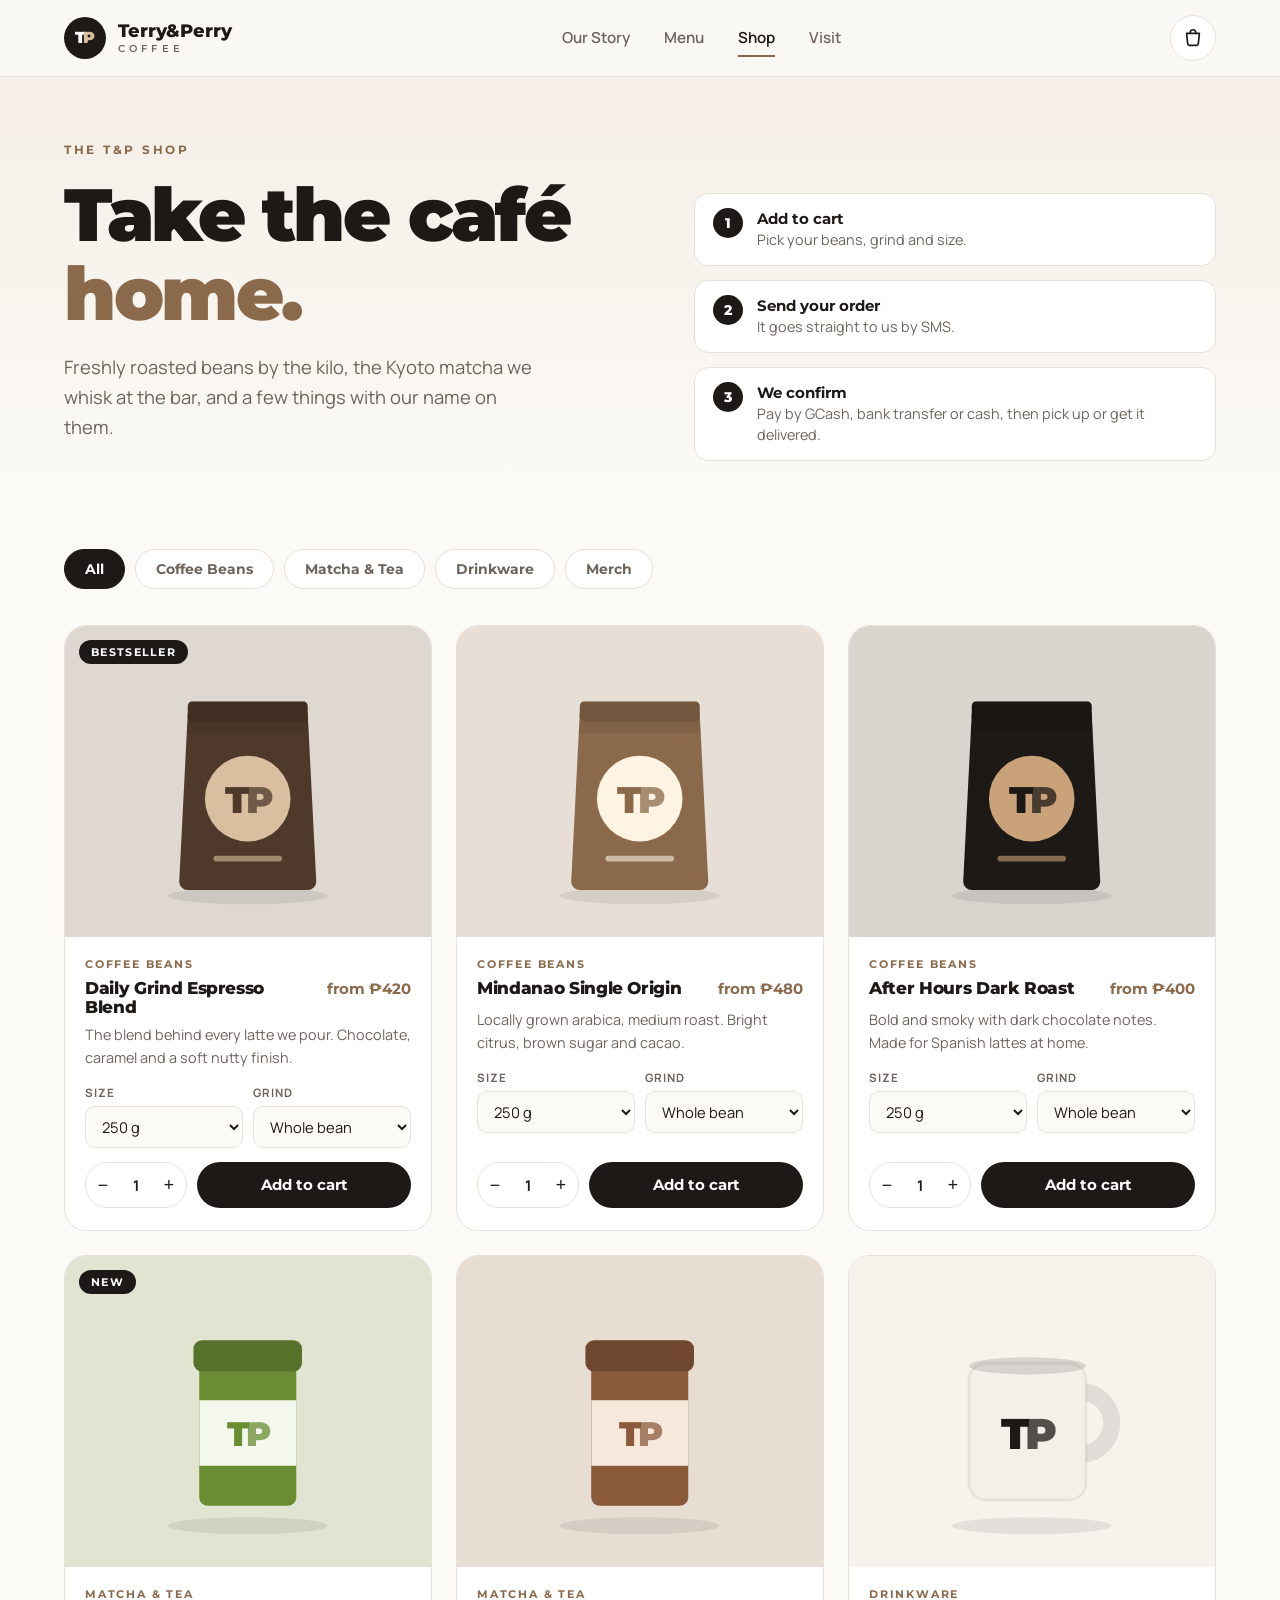
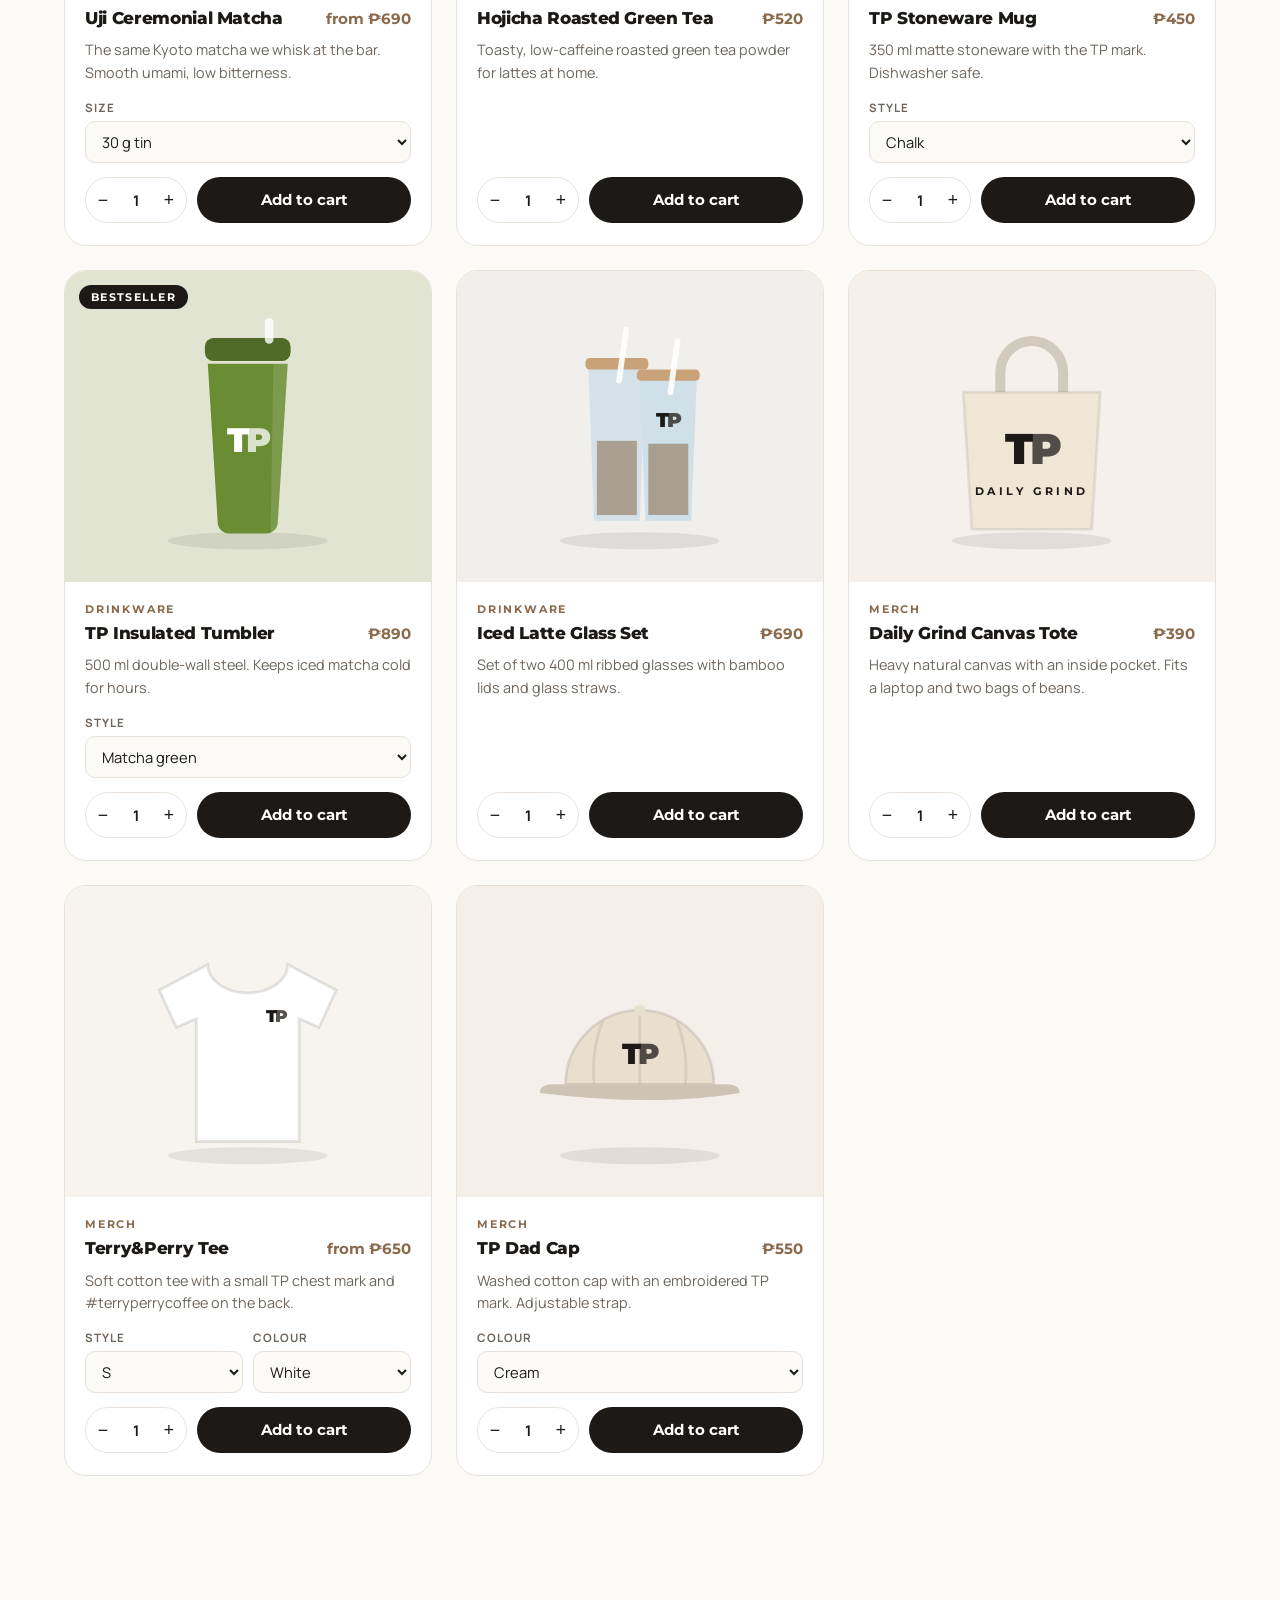
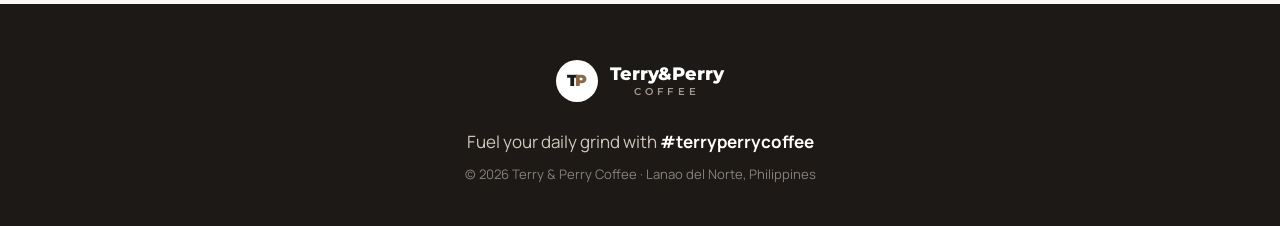
==== shop.html @ 2adb0d37 "Add online shop with order-by-SMS checkout New shop.html with product grid (coffee beans by size and" ====
<!doctype html>
<html lang="en">
<head>
  <meta charset="utf-8">
  <meta name="viewport" content="width=device-width, initial-scale=1">
  <title>Shop · Terry &amp; Perry Coffee</title>
  <meta name="description" content="Order Terry & Perry coffee beans by the kilo, Kyoto matcha, mugs, tumblers and merch. Pick up at our branches or have it delivered.">
  <link rel="preconnect" href="https://fonts.googleapis.com">
  <link rel="preconnect" href="https://fonts.gstatic.com" crossorigin>
  <link href="https://fonts.googleapis.com/css2?family=Montserrat:wght@500;600;700;800;900&family=Manrope:wght@400;500;600;700&display=swap" rel="stylesheet">
  <link rel="stylesheet" href="styles.css">
  <link rel="stylesheet" href="shop.css">
</head>
<body class="shop-page">

  <!-- ============ NAV ============ -->
  <header class="nav is-scrolled" id="nav">
    <div class="container nav__inner">
      <a href="index.html" class="brand" aria-label="Terry & Perry Coffee home">
        <span class="brand__mark" aria-hidden="true">T<span>P</span></span>
        <span class="brand__name">Terry&amp;Perry<small>Coffee</small></span>
      </a>
      <nav class="nav__links" aria-label="Primary">
        <a href="index.html#story">Our Story</a>
        <a href="index.html#menu">Menu</a>
        <a href="shop.html" aria-current="page">Shop</a>
        <a href="index.html#visit">Visit</a>
      </nav>
      <div class="nav__right">
        <button class="cart-btn" id="cartOpen" aria-label="Open cart" aria-controls="cart">
          <svg viewBox="0 0 24 24" width="22" height="22" fill="none" stroke="currentColor" stroke-width="1.8" stroke-linecap="round" stroke-linejoin="round"><path d="M5 7h14l-1.2 11.2a2 2 0 0 1-2 1.8H8.2a2 2 0 0 1-2-1.8z"/><path d="M9 7V6a3 3 0 0 1 6 0v1"/></svg>
          <span class="cart-btn__count" id="cartCount" hidden>0</span>
        </button>
        <button class="nav__toggle" aria-label="Open menu" aria-expanded="false" aria-controls="mobileNav">
          <span></span><span></span>
        </button>
      </div>
    </div>
    <div class="mobile-nav" id="mobileNav">
      <a href="index.html#story">Our Story</a>
      <a href="index.html#menu">Menu</a>
      <a href="shop.html">Shop</a>
      <a href="index.html#visit">Visit</a>
    </div>
  </header>

  <main>
    <!-- ============ SHOP HERO ============ -->
    <section class="shop-hero">
      <div class="container shop-hero__inner">
        <div>
          <p class="kicker">The T&amp;P shop</p>
          <h1>Take the café <em>home.</em></h1>
          <p class="lead">Freshly roasted beans by the kilo, the Kyoto matcha we whisk at the bar, and a few things with our name on them.</p>
        </div>
        <ul class="shop-steps" aria-label="How ordering works">
          <li><b>1</b><span><strong>Add to cart</strong>Pick your beans, grind and size.</span></li>
          <li><b>2</b><span><strong>Send your order</strong>It goes straight to us by SMS.</span></li>
          <li><b>3</b><span><strong>We confirm</strong>Pay by GCash, bank transfer or cash, then pick up or get it delivered.</span></li>
        </ul>
      </div>
    </section>

    <!-- ============ PRODUCTS ============ -->
    <section class="section shop" id="products">
      <div class="container">
        <div class="tabs" role="tablist" aria-label="Product categories" id="shopTabs"></div>
        <div class="product-grid" id="productGrid"></div>
      </div>
    </section>
  </main>

  <!-- ============ CART DRAWER ============ -->
  <div class="drawer-overlay" id="cartOverlay" hidden></div>
  <aside class="drawer" id="cart" aria-label="Shopping cart" aria-hidden="true">
    <div class="drawer__head">
      <h2 id="drawerTitle">Your cart</h2>
      <button class="drawer__close" id="cartClose" aria-label="Close cart">×</button>
    </div>

    <!-- step 1: cart -->
    <div class="drawer__step" data-step="cart">
      <div class="drawer__body" id="cartItems"></div>
      <div class="drawer__foot">
        <div class="total-row"><span>Subtotal</span><strong id="cartSubtotal">₱0</strong></div>
        <p class="drawer__fine">Delivery fee, if any, is confirmed by SMS with your order.</p>
        <button class="btn btn--dark btn--block" id="toCheckout" disabled>Checkout</button>
      </div>
    </div>

    <!-- step 2: checkout form -->
    <form class="drawer__step" data-step="checkout" id="checkoutForm" hidden novalidate>
      <div class="drawer__body">
        <fieldset class="field-group">
          <legend>How do you want it?</legend>
          <div class="choice-row">
            <label class="choice"><input type="radio" name="fulfillment" value="pickup" checked><span>Pick up</span></label>
            <label class="choice"><input type="radio" name="fulfillment" value="delivery"><span>Delivery</span></label>
          </div>
          <label class="field" data-show="pickup">
            <span>Pick-up branch</span>
            <select name="branch" id="branchSelect"></select>
          </label>
          <label class="field" data-show="delivery" hidden>
            <span>Delivery address</span>
            <textarea name="address" rows="2" placeholder="House no., street, barangay, town"></textarea>
          </label>
        </fieldset>

        <fieldset class="field-group">
          <legend>Your details</legend>
          <label class="field"><span>Full name</span><input name="name" autocomplete="name" required></label>
          <label class="field"><span>Mobile number</span><input name="phone" type="tel" autocomplete="tel" placeholder="09XX XXX XXXX" required></label>
        </fieldset>

        <fieldset class="field-group">
          <legend>Payment</legend>
          <div class="choice-col">
            <label class="choice"><input type="radio" name="payment" value="GCash" checked><span>GCash</span></label>
            <label class="choice"><input type="radio" name="payment" value="Bank transfer"><span>Bank transfer</span></label>
            <label class="choice"><input type="radio" name="payment" value="Cash on pick-up / delivery"><span>Cash on pick-up / delivery</span></label>
          </div>
          <p class="drawer__fine">No payment is taken on this site. We'll text you the payment details once we confirm your order.</p>
        </fieldset>

        <label class="field"><span>Notes <em>(optional)</em></span><textarea name="notes" rows="2" placeholder="e.g. preferred pick-up time"></textarea></label>
        <p class="form-error" id="formError" role="alert" hidden></p>
      </div>
      <div class="drawer__foot">
        <div class="total-row"><span>Subtotal</span><strong id="checkoutSubtotal">₱0</strong></div>
        <div class="foot-actions">
          <button type="button" class="btn btn--ghost" id="backToCart">Back</button>
          <button type="submit" class="btn btn--dark btn--grow">Review order</button>
        </div>
      </div>
    </form>

    <!-- step 3: send -->
    <div class="drawer__step" data-step="done" hidden>
      <div class="drawer__body">
        <div class="done-badge">✓</div>
        <h3 class="done-title">Almost there!</h3>
        <p class="done-text">Tap <strong>Send order by SMS</strong> so it reaches us. We'll reply to confirm stock, delivery fee and payment details.</p>
        <pre class="order-summary" id="orderSummary"></pre>
      </div>
      <div class="drawer__foot drawer__foot--stack">
        <a class="btn btn--dark btn--block" id="smsLink" href="#">Send order by SMS</a>
        <button type="button" class="btn btn--ghost btn--block" id="copyOrder">Copy order text</button>
        <p class="drawer__fine">On a computer? Copy the order and send it to <a id="phoneLink" href="#"></a> or message us on Facebook or Instagram.</p>
        <button type="button" class="link-btn" id="newOrder">Start a new order</button>
      </div>
    </div>
  </aside>

  <div class="toast" id="toast" role="status" aria-live="polite"></div>

  <!-- ============ FOOTER ============ -->
  <footer class="footer">
    <div class="container footer__inner">
      <div class="brand brand--footer">
        <span class="brand__mark" aria-hidden="true">T<span>P</span></span>
        <span class="brand__name">Terry&amp;Perry<small>Coffee</small></span>
      </div>
      <p class="footer__tag">Fuel your daily grind with <strong>#terryperrycoffee</strong></p>
      <p class="footer__copy">© <span id="year"></span> Terry &amp; Perry Coffee · Lanao del Norte, Philippines</p>
    </div>
  </footer>

  <script src="shop-data.js"></script>
  <script src="shop.js"></script>
</body>
</html>
---- styles.css ----
/* ============ Tokens ============ */
:root {
  --bg: #fbfaf7;
  --surface: #ffffff;
  --stone: #f2eee8;
  --ink: #1d1916;
  --muted: #6e645c;
  --line: #e7e1d9;
  --brown: #8b6a4c;
  --brown-deep: #4e392a;
  --matcha: #6a8d34;
  --matcha-deep: #2f3f1b;
  --matcha-soft: #e9f0dc;
  --radius: 22px;
  --radius-sm: 14px;
  --shadow: 0 24px 60px -28px rgba(45, 30, 18, .35);
  --font-display: "Montserrat", system-ui, sans-serif;
  --font-body: "Manrope", system-ui, sans-serif;
  --container: 1200px;
}

*, *::before, *::after { box-sizing: border-box; }
html { scroll-behavior: smooth; scroll-padding-top: 84px; }
body {
  margin: 0;
  background: var(--bg);
  color: var(--ink);
  font-family: var(--font-body);
  font-size: 17px;
  line-height: 1.65;
  -webkit-font-smoothing: antialiased;
  overflow-x: hidden;
}
img { display: block; max-width: 100%; }
a { color: inherit; }
h1, h2, h3 { font-family: var(--font-display); line-height: 1.08; margin: 0; letter-spacing: -0.02em; }
h2 { font-size: clamp(2rem, 4.2vw, 3.1rem); font-weight: 800; }
p { margin: 0 0 1em; }

.container { width: 100%; max-width: var(--container); margin: 0 auto; padding: 0 24px; }
.section { padding: clamp(72px, 10vw, 128px) 0; }
.section__head { max-width: 640px; margin-bottom: 48px; }
.section__sub { color: var(--muted); margin-top: 14px; }
.kicker {
  font-family: var(--font-display); font-weight: 700; font-size: .78rem;
  letter-spacing: .22em; text-transform: uppercase; color: var(--brown); margin-bottom: 14px;
}
.kicker--light { color: #b9d48a; }

/* ============ Buttons ============ */
.btn {
  display: inline-flex; align-items: center; gap: 8px;
  padding: 14px 26px; border-radius: 999px;
  font-family: var(--font-display); font-weight: 700; font-size: .92rem;
  text-decoration: none; transition: transform .2s ease, background .2s ease, color .2s ease, box-shadow .2s;
  border: 1.5px solid transparent; white-space: nowrap;
}
.btn:hover { transform: translateY(-2px); }
.btn--dark { background: var(--ink); color: #fff; }
.btn--dark:hover { background: var(--brown-deep); box-shadow: 0 12px 24px -12px rgba(78, 57, 42, .6); }
.btn--ghost { border-color: var(--ink); color: var(--ink); }
.btn--ghost:hover { background: var(--ink); color: #fff; }
.btn--light { background: #fff; color: var(--brown-deep); }

/* ============ Brand mark ============ */
.brand { display: inline-flex; align-items: center; gap: 12px; text-decoration: none; }
.brand__mark {
  display: inline-flex; align-items: center; justify-content: center; width: 42px; height: 42px; border-radius: 50%;
  background: var(--ink); color: #fff; font-family: var(--font-display); font-weight: 900;
  font-size: 1rem; letter-spacing: -0.08em; padding-right: 2px;
}
.brand__mark span { color: #d9bf9f; margin-left: -1px; }
.brand__name { font-family: var(--font-display); font-weight: 800; font-size: 1.12rem; line-height: 1; display: flex; flex-direction: column; }
.brand__name small { font-weight: 600; font-size: .62rem; letter-spacing: .42em; text-transform: uppercase; color: var(--muted); margin-top: 4px; }

/* ============ Nav ============ */
.nav {
  position: fixed; inset: 0 0 auto 0; z-index: 50;
  transition: background .3s ease, box-shadow .3s ease, backdrop-filter .3s;
}
.nav.is-scrolled { background: rgba(251, 250, 247, .86); backdrop-filter: blur(14px); box-shadow: 0 1px 0 var(--line); }
.nav__inner { display: flex; align-items: center; justify-content: space-between; height: 76px; gap: 24px; }
.nav__links { display: flex; gap: 34px; }
.nav__links a { text-decoration: none; font-weight: 600; font-size: .95rem; color: var(--muted); position: relative; transition: color .2s; }
.nav__links a::after { content: ""; position: absolute; left: 0; bottom: -6px; width: 0; height: 2px; background: var(--brown); transition: width .25s; }
.nav__links a:hover { color: var(--ink); }
.nav__links a:hover::after { width: 100%; }
.nav__cta { padding: 11px 22px; }
.nav__toggle { display: none; background: none; border: 0; width: 44px; height: 44px; cursor: pointer; position: relative; }
.nav__toggle span { position: absolute; left: 11px; right: 11px; height: 2px; background: var(--ink); transition: transform .3s, top .3s; }
.nav__toggle span:first-child { top: 17px; }
.nav__toggle span:last-child { top: 25px; }
.nav.is-open .nav__toggle span:first-child { top: 21px; transform: rotate(45deg); }
.nav.is-open .nav__toggle span:last-child { top: 21px; transform: rotate(-45deg); }
.mobile-nav { display: none; }

/* ============ Hero ============ */
.hero { padding: 140px 0 80px; position: relative; }
.hero::before {
  content: ""; position: absolute; inset: 0 0 auto auto; width: 55%; height: 100%;
  background: radial-gradient(60% 60% at 70% 40%, #efe6da 0%, transparent 70%); pointer-events: none;
}
.hero__grid { display: grid; grid-template-columns: 1.05fr 1fr; gap: 64px; align-items: center; position: relative; }
.eyebrow {
  display: inline-flex; align-items: center; gap: 10px; padding: 8px 16px; border-radius: 999px;
  background: var(--surface); border: 1px solid var(--line); font-weight: 600; font-size: .85rem; color: var(--muted);
}
.dot { width: 8px; height: 8px; border-radius: 50%; background: #6cbf5a; box-shadow: 0 0 0 4px rgba(108, 191, 90, .18); }
.dot.is-closed { background: #c9774d; box-shadow: 0 0 0 4px rgba(201, 119, 77, .18); }
.hero h1 {
  font-size: clamp(3.2rem, 8vw, 6.4rem); font-weight: 900; letter-spacing: -0.045em; margin: 24px 0 24px; line-height: .95;
}
.hero h1 em { font-style: normal; color: var(--brown); }
.lead { font-size: 1.15rem; color: var(--muted); max-width: 30rem; }
.hero__actions { display: flex; gap: 14px; flex-wrap: wrap; margin: 32px 0 44px; }
.hero__facts { list-style: none; padding: 0; margin: 0; display: flex; gap: 36px; flex-wrap: wrap; }
.hero__facts li { display: flex; flex-direction: column; padding-left: 18px; border-left: 2px solid var(--line); }
.hero__facts strong { font-family: var(--font-display); font-size: 1.5rem; font-weight: 800; }
.hero__facts span { font-size: .85rem; color: var(--muted); }
.star { color: #e3a83b; font-size: 1.1rem; margin-left: 2px; }

.hero__media { position: relative; aspect-ratio: 4 / 5; }
.hero__media figure { margin: 0; overflow: hidden; }
.hero__media img { width: 100%; height: 100%; object-fit: cover; }
.hero__main { position: absolute; inset: 0 0 0 12%; border-radius: 200px 200px var(--radius) var(--radius); box-shadow: var(--shadow); }
.hero__float { position: absolute; border-radius: var(--radius); border: 6px solid var(--bg); box-shadow: var(--shadow); }
.hero__float--a { width: 40%; aspect-ratio: 1; left: 0; bottom: 8%; animation: float 7s ease-in-out infinite; }
.hero__float--b { width: 30%; aspect-ratio: 4 / 5; right: -4%; top: 10%; animation: float 8s ease-in-out -2s infinite; }
@keyframes float { 50% { transform: translateY(-12px); } }

/* ============ Marquee ============ */
.marquee { background: var(--ink); color: #f3ece3; overflow: hidden; padding: 20px 0; }
.marquee__track { display: flex; gap: 36px; width: max-content; animation: scroll 38s linear infinite; align-items: center; }
.marquee span { font-family: var(--font-display); font-weight: 700; font-size: 1.35rem; letter-spacing: -0.01em; }
.marquee i { font-style: normal; color: #d9bf9f; }
@keyframes scroll { to { transform: translateX(-50%); } }

/* ============ Story ============ */
.story__grid { display: grid; grid-template-columns: 1fr 1fr; gap: 80px; align-items: center; }
.story__media { position: relative; padding-bottom: 60px; }
.story__img { border-radius: var(--radius); object-fit: cover; box-shadow: var(--shadow); }
.story__img--tall { width: 78%; aspect-ratio: 4 / 5; }
.story__img--small { position: absolute; width: 46%; aspect-ratio: 1; right: 0; bottom: 0; border: 8px solid var(--bg); }
.story__copy p { color: var(--muted); }
.story__copy h2 { margin-bottom: 24px; }
.story__pills { display: flex; flex-wrap: wrap; gap: 10px; margin-top: 28px; }
.story__pills span { background: var(--surface); border: 1px solid var(--line); padding: 8px 16px; border-radius: 999px; font-size: .9rem; font-weight: 600; }

/* ============ Favorites ============ */
.favorites { background: var(--stone); }
.tp-badge {
  display: inline-grid; place-items: center; background: var(--ink); color: #fff;
  border-radius: 12px; padding: 0 .3em; font-weight: 900; letter-spacing: -0.06em; font-size: .85em; vertical-align: .08em;
}
.tp-badge--sm { font-size: .72rem; border-radius: 6px; padding: 2px 6px; vertical-align: .1em; letter-spacing: -0.04em; font-family: var(--font-display); }
.fav-grid { display: grid; grid-template-columns: repeat(4, 1fr); gap: 24px; }
.fav { background: var(--surface); border-radius: var(--radius); overflow: hidden; transition: transform .35s ease, box-shadow .35s ease; }
.fav:hover { transform: translateY(-6px); box-shadow: var(--shadow); }
.fav__img { aspect-ratio: 1; overflow: hidden; }
.fav__img img { width: 100%; height: 100%; object-fit: cover; transition: transform .6s ease; }
.fav:hover .fav__img img { transform: scale(1.06); }
.fav__body { padding: 22px 22px 26px; }
.fav__top { display: flex; justify-content: space-between; align-items: baseline; gap: 10px; margin-bottom: 8px; }
.fav h3 { font-size: 1.08rem; font-weight: 800; }
.price { font-family: var(--font-display); font-weight: 700; color: var(--brown); font-size: .92rem; white-space: nowrap; }
.fav p { color: var(--muted); font-size: .93rem; margin: 0; }

/* ============ Matcha ============ */
.matcha { background: var(--matcha-deep); color: #eef2e6; position: relative; overflow: hidden; }
.matcha::before {
  content: ""; position: absolute; width: 640px; height: 640px; border-radius: 50%;
  background: radial-gradient(circle, rgba(140, 180, 80, .35), transparent 65%); top: -220px; left: -200px;
}
.matcha__grid { display: grid; grid-template-columns: .85fr 1.4fr; gap: 64px; align-items: center; position: relative; }
.matcha__intro p { color: #c5d0b5; }
.matcha__intro h2 { margin-bottom: 22px; }
.matcha__extras { display: grid; gap: 14px; margin-top: 28px; }
.matcha__extras div { border-left: 2px solid #8fb253; padding-left: 16px; display: flex; flex-direction: column; }
.matcha__extras strong { font-family: var(--font-display); }
.matcha__extras span { color: #b6c3a4; font-size: .92rem; }
.grades { display: grid; grid-template-columns: repeat(3, 1fr); gap: 18px; }
.grade {
  position: relative; background: rgba(255, 255, 255, .06); border: 1px solid rgba(255, 255, 255, .12);
  border-radius: var(--radius); padding: 28px 22px; transition: transform .3s, background .3s;
}
.grade:hover { transform: translateY(-4px); background: rgba(255, 255, 255, .1); }
.grade--top { background: #f4f7ec; color: var(--matcha-deep); border-color: transparent; }
.grade--top:hover { background: #fff; }
.grade__tag {
  position: absolute; top: -12px; right: 18px; background: #a6c86b; color: var(--matcha-deep);
  font-family: var(--font-display); font-weight: 800; font-size: .7rem; letter-spacing: .15em; text-transform: uppercase;
  padding: 5px 12px; border-radius: 999px;
}
.grade h3 { font-size: 1.6rem; font-weight: 900; }
.grade__src { font-size: .8rem; opacity: .7; margin: 4px 0 20px; }
.notes { margin: 0 0 22px; display: grid; gap: 10px; }
.notes div { display: flex; justify-content: space-between; align-items: center; gap: 8px; }
.notes dt { font-size: .8rem; font-weight: 600; opacity: .8; }
.notes dd { margin: 0; }
/* 5-dot scale: dd draws the empty dots, .meter overlays --v filled dots */
.grade { --on: #a6c86b; --off: rgba(255, 255, 255, .18); }
.grade--top { --on: var(--matcha); --off: rgba(47, 63, 27, .15); }
.notes dd { position: relative; width: 80px; height: 10px; background: radial-gradient(circle 4.5px, var(--off) 98%, transparent) 0 0 / 16px 10px repeat-x; }
.meter { position: absolute; left: 0; top: 0; height: 10px; width: calc(var(--v) * 16px); background: radial-gradient(circle 4.5px, var(--on) 98%, transparent) 0 0 / 16px 10px repeat-x; }
.grade__prices { list-style: none; padding: 18px 0 0; margin: 0; border-top: 1px dashed currentColor; border-color: rgba(255, 255, 255, .2); display: grid; gap: 8px; }
.grade--top .grade__prices { border-color: rgba(47, 63, 27, .2); }
.grade__prices li { display: flex; justify-content: space-between; gap: 8px; font-size: .88rem; }
.grade__prices b { font-family: var(--font-display); }

/* ============ Menu ============ */
.tabs { display: flex; gap: 10px; flex-wrap: wrap; margin-bottom: 36px; }
.tab {
  border: 1.5px solid var(--line); background: var(--surface); color: var(--muted);
  padding: 10px 20px; border-radius: 999px; font-family: var(--font-display); font-weight: 700; font-size: .88rem;
  cursor: pointer; transition: all .2s;
}
.tab:hover { border-color: var(--ink); color: var(--ink); }
.tab[aria-selected="true"] { background: var(--ink); border-color: var(--ink); color: #fff; }
.menu__panel {
  background: var(--surface); border: 1px solid var(--line); border-radius: var(--radius);
  padding: clamp(24px, 4vw, 48px); min-height: 280px;
}
.menu__panel.is-swapping { animation: fadeUp .4s ease; }
.menu__cols { display: grid; grid-template-columns: 1fr 1fr; gap: 6px 64px; }
.menu__intro { color: var(--muted); margin-bottom: 24px; font-size: .95rem; }
.item { display: grid; grid-template-columns: 1fr auto; gap: 4px 16px; padding: 16px 0; border-bottom: 1px dashed var(--line); }
.item__name { font-family: var(--font-display); font-weight: 700; font-size: 1rem; display: flex; align-items: center; gap: 8px; }
.item__price { font-family: var(--font-display); font-weight: 700; color: var(--brown); white-space: nowrap; }
.item__desc { grid-column: 1 / -1; color: var(--muted); font-size: .88rem; margin: 0; }
.menu__note { color: var(--muted); font-size: .9rem; margin-top: 20px; text-align: center; }
.size-head { display: flex; justify-content: flex-end; gap: 22px; font-family: var(--font-display); font-weight: 700; font-size: .75rem; color: var(--muted); letter-spacing: .1em; }

/* ============ Gallery ============ */
.gallery { padding-top: 0; }
.gallery__grid {
  display: grid; grid-template-columns: repeat(4, 1fr); grid-template-rows: 260px 260px; gap: 18px;
}
.g { margin: 0; border-radius: var(--radius); overflow: hidden; }
.g img { width: 100%; height: 100%; object-fit: cover; transition: transform .7s ease; }
.g:hover img { transform: scale(1.05); }
.g--1 { grid-row: span 2; }
.g--3 { grid-column: span 2; }

/* ============ Rating band ============ */
.rating-band { background: var(--brown); color: #fff; padding: 56px 0; }
.rating-band__inner { display: flex; align-items: center; justify-content: space-between; gap: 32px; flex-wrap: wrap; }
.rating-band__scores { display: flex; gap: 40px; flex-wrap: wrap; }
.rating-band__score { display: flex; align-items: center; gap: 16px; text-decoration: none; color: #fff; transition: opacity .2s; }
.rating-band__score:hover { opacity: .85; }
.rating-band__score .big { font-family: var(--font-display); font-weight: 900; font-size: 4rem; line-height: 1; }
.rating-band__score .stars { color: #ffd27d; letter-spacing: 3px; font-size: 1.2rem; }
.rating-band__score span:not(.big) { font-size: .9rem; opacity: .85; }
.rating-band__tags { list-style: none; padding: 0; margin: 0; display: flex; gap: 10px; flex-wrap: wrap; }
.rating-band__tags li { border: 1px solid rgba(255, 255, 255, .35); padding: 8px 16px; border-radius: 999px; font-weight: 600; font-size: .9rem; }

/* ============ Visit ============ */
.visit__grid { display: grid; grid-template-columns: 1fr 1.15fr; gap: 64px; align-items: stretch; }
.visit__head { margin-bottom: 36px; }
.visit__head h2 { margin-bottom: 28px; }
.visit__head .tabs { margin-bottom: 0; }
.btn--sm { padding: 10px 20px; font-size: .85rem; margin-top: 16px; }
.status { display: inline-block; margin-left: 10px; padding: 3px 10px; border-radius: 999px; font-size: .68rem; letter-spacing: .08em; background: #e4f3df; color: #2f7a22; vertical-align: 1px; }
.status--closed { background: #f7e6dc; color: #a2532c; }
.info-block { margin-bottom: 28px; }
.info-block h3 { font-size: .78rem; letter-spacing: .2em; text-transform: uppercase; color: var(--brown); margin-bottom: 10px; }
.info-block p { color: var(--muted); margin: 0; }
.info-block a:not(.btn) { text-decoration: none; font-weight: 700; color: var(--ink); }
.hours { border-collapse: collapse; width: 100%; max-width: 380px; font-size: .95rem; }
.hours td { padding: 6px 0; color: var(--muted); border-bottom: 1px solid var(--line); }
.hours td:last-child { text-align: right; }
.hours tr.is-today td { color: var(--ink); font-weight: 700; }
.hours tr.is-today td:first-child::after { content: " · Today"; color: var(--brown); font-weight: 600; font-size: .8rem; }
.socials { display: flex; flex-direction: column; gap: 10px; margin-top: 12px; }
.socials a { display: inline-flex; align-items: center; gap: 10px; font-weight: 600; color: var(--ink); }
.socials a:hover { color: var(--brown); }
.visit__map { border-radius: var(--radius); overflow: hidden; min-height: 460px; box-shadow: var(--shadow); background: var(--stone); }
.visit__map iframe { width: 100%; height: 100%; min-height: 460px; border: 0; filter: grayscale(.35) contrast(1.05); }

/* ============ Footer ============ */
.footer { background: var(--ink); color: #cfc6bd; padding: 56px 0 40px; }
.footer__inner { display: flex; flex-direction: column; align-items: center; text-align: center; gap: 8px; }
.brand--footer .brand__mark { background: #fff; color: var(--ink); }
.brand--footer .brand__mark span { color: var(--brown); }
.brand--footer .brand__name { color: #fff; }
.brand--footer .brand__name small { color: #a59a90; }
.footer__tag { margin: 18px 0 0; }
.footer__tag strong { color: #fff; }
.footer__copy { font-size: .82rem; opacity: .6; margin: 0; }

/* ============ Reveal ============ */
.reveal { opacity: 0; transform: translateY(28px); transition: opacity .8s ease, transform .8s ease; }
.reveal.is-visible { opacity: 1; transform: none; }
@keyframes fadeUp { from { opacity: 0; transform: translateY(10px); } to { opacity: 1; transform: none; } }
@media (prefers-reduced-motion: reduce) {
  *, *::before, *::after { animation: none !important; transition: none !important; }
  .reveal { opacity: 1; transform: none; }
}

/* ============ Responsive ============ */
@media (max-width: 1080px) {
  .fav-grid { grid-template-columns: repeat(2, 1fr); }
  .matcha__grid { grid-template-columns: 1fr; }
}
@media (max-width: 900px) {
  .nav__links, .nav__cta { display: none; }
  .nav__toggle { display: block; }
  .mobile-nav {
    display: flex; flex-direction: column; background: var(--bg); padding: 0 24px;
    max-height: 0; overflow: hidden; transition: max-height .35s ease, padding .35s ease; box-shadow: 0 1px 0 var(--line);
  }
  .mobile-nav a { padding: 14px 0; border-bottom: 1px solid var(--line); text-decoration: none; font-weight: 700; font-family: var(--font-display); }
  .nav.is-open { background: var(--bg); }
  .nav.is-open .mobile-nav { max-height: 400px; padding-bottom: 12px; }
  .hero { padding-top: 110px; }
  .hero__grid, .story__grid, .visit__grid { grid-template-columns: 1fr; gap: 48px; }
  .hero__media { max-width: 520px; width: 100%; margin: 0 auto; }
  .story__media { max-width: 560px; }
  .menu__cols { grid-template-columns: 1fr; }
  .gallery__grid { grid-template-columns: 1fr 1fr; grid-template-rows: auto; }
  .g { aspect-ratio: 1; }
  .g--3 { grid-column: auto; }
  .g--1, .g--6 { grid-row: auto; grid-column: span 2; aspect-ratio: 16 / 10; }
}
@media (max-width: 640px) {
  body { font-size: 16px; }
  .container { padding: 0 16px; }
  .grades { grid-template-columns: 1fr; }
  .fav-grid { grid-template-columns: 1fr; }
  .hero__facts { gap: 20px; }
  .hero__float--b { right: 0; }
  .rating-band__inner { flex-direction: column; align-items: flex-start; }
}
---- shop.css ----
/* ============ Shop page (extends styles.css) ============ */
.nav__links a[aria-current="page"] { color: var(--ink); }
.nav__links a[aria-current="page"]::after { width: 100%; }
.nav__right { display: flex; align-items: center; gap: 6px; }

.cart-btn {
  position: relative; display: grid; place-items: center; width: 46px; height: 46px; border-radius: 50%;
  border: 1.5px solid var(--line); background: var(--surface); color: var(--ink); cursor: pointer; transition: border-color .2s, transform .2s;
}
.cart-btn:hover { border-color: var(--ink); }
.cart-btn.bump { animation: bump .45s ease; }
@keyframes bump { 40% { transform: scale(1.15); } }
.cart-btn__count {
  position: absolute; top: -4px; right: -4px; min-width: 20px; height: 20px; padding: 0 5px; border-radius: 999px;
  background: var(--brown); color: #fff; font: 700 .7rem/20px var(--font-display); text-align: center;
}
.cart-btn__count[hidden] { display: none; }

/* Hero */
.shop-hero { padding: 140px 0 40px; background: linear-gradient(180deg, #f3ece3 0%, var(--bg) 100%); }
.shop-hero__inner { display: grid; grid-template-columns: 1.1fr 1fr; gap: 56px; align-items: end; }
.shop-hero h1 { font-size: clamp(2.6rem, 6vw, 4.6rem); font-weight: 900; letter-spacing: -0.04em; margin-bottom: 18px; }
.shop-hero h1 em { font-style: normal; color: var(--brown); }
.shop-steps { list-style: none; margin: 0; padding: 0; display: grid; gap: 14px; }
.shop-steps li { display: flex; gap: 14px; align-items: flex-start; background: var(--surface); border: 1px solid var(--line); border-radius: var(--radius-sm); padding: 14px 18px; }
.shop-steps b { flex: none; display: grid; place-items: center; width: 30px; height: 30px; border-radius: 50%; background: var(--ink); color: #fff; font: 800 .85rem var(--font-display); }
.shop-steps span { font-size: .9rem; color: var(--muted); line-height: 1.45; }
.shop-steps strong { display: block; color: var(--ink); font-family: var(--font-display); font-size: .95rem; }

.shop { padding-top: 48px; }

/* Product grid */
.product-grid { display: grid; grid-template-columns: repeat(auto-fill, minmax(300px, 1fr)); gap: 24px; }
.pc { display: flex; flex-direction: column; background: var(--surface); border: 1px solid var(--line); border-radius: var(--radius); overflow: hidden; transition: transform .3s, box-shadow .3s; animation: fadeUp .4s ease both; }
.pc:hover { transform: translateY(-4px); box-shadow: var(--shadow); }
.pc__art, .line__art, .feat__art {
  position: relative; display: grid; place-items: center;
  background: color-mix(in srgb, var(--art-bg) 14%, #f6f2ec);
}
.pc__art { aspect-ratio: 1 / .85; }
.pc__art svg, .pc__art img { width: 78%; height: 100%; object-fit: cover; transition: transform .5s ease; }
.pc__art img { width: 100%; }
.pc:hover .pc__art svg { transform: scale(1.05) rotate(-2deg); }
.pc__badge {
  position: absolute; top: 14px; left: 14px; padding: 5px 12px; border-radius: 999px; background: var(--ink); color: #fff;
  font: 700 .68rem var(--font-display); letter-spacing: .12em; text-transform: uppercase;
}
.pc__body { display: flex; flex-direction: column; flex: 1; padding: 20px 20px 22px; }
.pc__cat { font: 700 .7rem var(--font-display); letter-spacing: .16em; text-transform: uppercase; color: var(--brown); margin: 0 0 6px; }
.pc__top { display: flex; justify-content: space-between; align-items: baseline; gap: 10px; }
.pc__top h3 { font-size: 1.08rem; font-weight: 800; }
.pc__desc { color: var(--muted); font-size: .9rem; line-height: 1.55; margin: 8px 0 14px; }
.pc__fields { display: grid; grid-template-columns: 1fr 1fr; gap: 10px; margin-bottom: 14px; }
.pc__fields:has(> :only-child) { grid-template-columns: 1fr; }
.pc__field { display: flex; flex-direction: column; gap: 4px; min-width: 0; }
.pc__field span { font-size: .72rem; font-weight: 700; color: var(--muted); text-transform: uppercase; letter-spacing: .08em; }
.pc__buy { display: flex; gap: 10px; margin-top: auto; }
.pc__buy .btn { padding: 12px 16px; min-width: 0; }

select, input, textarea {
  font: inherit; font-size: .92rem; color: var(--ink); background: var(--bg);
  border: 1.5px solid var(--line); border-radius: 10px; padding: 9px 12px; width: 100%; min-width: 0;
  transition: border-color .2s;
}
select:focus, input:focus, textarea:focus { outline: none; border-color: var(--brown); }
textarea { resize: vertical; }

.qty { display: inline-flex; align-items: center; border: 1.5px solid var(--line); border-radius: 999px; overflow: hidden; flex: none; }
.qty button { width: 34px; height: 44px; border: 0; background: none; font-size: 1.1rem; cursor: pointer; color: var(--ink); }
.qty button:hover { background: var(--stone); }
.qty input { width: 32px; border: 0; padding: 0; text-align: center; background: none; font-weight: 700; -moz-appearance: textfield; }
.qty input::-webkit-outer-spin-button, .qty input::-webkit-inner-spin-button { -webkit-appearance: none; margin: 0; }
.qty--sm button { width: 30px; height: 32px; font-size: 1rem; }
.qty--sm span { min-width: 22px; text-align: center; font-weight: 700; font-size: .9rem; }
.btn--grow { flex: 1; justify-content: center; }
.btn--block { width: 100%; justify-content: center; }
.btn:disabled { opacity: .4; pointer-events: none; }
button.btn { cursor: pointer; }

/* Drawer */
.drawer-overlay { position: fixed; inset: 0; background: rgba(29, 25, 22, .45); z-index: 80; animation: fadeIn .25s ease; }
@keyframes fadeIn { from { opacity: 0; } }
.drawer {
  position: fixed; top: 0; right: 0; bottom: 0; z-index: 90; width: min(440px, 100%);
  background: var(--bg); display: flex; flex-direction: column; box-shadow: -20px 0 60px -20px rgba(0, 0, 0, .3);
  transform: translateX(105%); transition: transform .35s cubic-bezier(.2, .8, .2, 1); visibility: hidden;
}
.drawer.is-open { transform: none; visibility: visible; }
.drawer__head { display: flex; justify-content: space-between; align-items: center; padding: 20px 24px; border-bottom: 1px solid var(--line); }
.drawer__head h2 { font-size: 1.3rem; }
.drawer__close { width: 40px; height: 40px; border-radius: 50%; border: 0; background: var(--stone); font-size: 1.4rem; cursor: pointer; color: var(--ink); }
.drawer__step { display: flex; flex-direction: column; flex: 1; min-height: 0; }
.drawer__step[hidden] { display: none; }
.drawer__body { flex: 1; overflow-y: auto; padding: 8px 24px 20px; }
.drawer__foot { padding: 18px 24px 22px; border-top: 1px solid var(--line); background: var(--surface); }
.drawer__foot--stack { display: grid; gap: 10px; }
.drawer__fine { font-size: .8rem; color: var(--muted); margin: 8px 0 14px; line-height: 1.5; }
.drawer__foot--stack .drawer__fine { margin: 4px 0 0; }
.total-row { display: flex; justify-content: space-between; align-items: baseline; font-family: var(--font-display); }
.total-row strong { font-size: 1.3rem; }
.foot-actions { display: flex; gap: 10px; margin-top: 14px; }

.line { position: relative; display: grid; grid-template-columns: 76px 1fr; gap: 14px; padding: 16px 28px 16px 0; border-bottom: 1px solid var(--line); }
.line__art { width: 76px; height: 76px; border-radius: 12px; overflow: hidden; }
.line__art svg { width: 90%; }
.line__art img { width: 100%; height: 100%; object-fit: cover; }
.line__name { font: 700 .95rem var(--font-display); margin: 0; }
.line__meta { font-size: .8rem; color: var(--muted); margin: 2px 0 0; }
.line__row { display: flex; justify-content: space-between; align-items: center; margin-top: 8px; }
.line__remove { position: absolute; top: 12px; right: 0; border: 0; background: none; font-size: 1.2rem; color: var(--muted); cursor: pointer; }
.line__remove:hover { color: var(--ink); }
.empty { text-align: center; padding: 64px 0; color: var(--muted); }

.field-group { border: 0; padding: 0; margin: 16px 0 6px; }
.field-group legend { font: 800 .95rem var(--font-display); margin-bottom: 10px; padding: 0; }
.field { display: flex; flex-direction: column; gap: 5px; margin-bottom: 12px; }
.field[hidden] { display: none; }
.field > span { font-size: .8rem; font-weight: 700; color: var(--muted); }
.field em { font-weight: 500; font-style: normal; }
.choice-row { display: grid; grid-template-columns: 1fr 1fr; gap: 10px; margin-bottom: 12px; }
.choice-col { display: grid; gap: 8px; }
.choice { position: relative; cursor: pointer; }
.choice input { position: absolute; opacity: 0; }
.choice span {
  display: block; padding: 11px 14px; border: 1.5px solid var(--line); border-radius: 12px; font-weight: 600; font-size: .92rem;
  background: var(--surface); transition: border-color .2s, background .2s;
}
.choice span::before {
  content: ""; display: inline-block; width: 14px; height: 14px; border-radius: 50%; border: 2px solid var(--line);
  margin-right: 10px; vertical-align: -2px; transition: all .2s;
}
.choice input:checked + span { border-color: var(--ink); }
.choice input:checked + span::before { border: 4px solid var(--ink); }
.choice input:focus-visible + span { outline: 2px solid var(--brown); outline-offset: 2px; }
.form-error { background: #f7e6dc; color: #8a3f1c; padding: 10px 14px; border-radius: 10px; font-size: .88rem; }

.done-badge { width: 56px; height: 56px; border-radius: 50%; display: grid; place-items: center; background: #e4f3df; color: #2f7a22; font-size: 1.6rem; font-weight: 800; margin: 18px 0 14px; }
.done-title { font-size: 1.4rem; margin-bottom: 8px; }
.done-text { color: var(--muted); font-size: .92rem; }
.order-summary {
  white-space: pre-wrap; font: 500 .82rem/1.6 ui-monospace, Consolas, monospace; background: var(--surface);
  border: 1px dashed var(--line); border-radius: 12px; padding: 14px 16px; margin: 0; color: var(--ink);
}
.link-btn { border: 0; background: none; color: var(--muted); text-decoration: underline; cursor: pointer; font: inherit; font-size: .85rem; }

.toast {
  position: fixed; left: 50%; bottom: 28px; z-index: 100; transform: translate(-50%, 20px); opacity: 0;
  background: var(--ink); color: #fff; padding: 12px 22px; border-radius: 999px; font-weight: 600; font-size: .9rem;
  transition: opacity .25s, transform .25s; pointer-events: none; max-width: calc(100% - 32px);
}
.toast.is-visible { opacity: 1; transform: translate(-50%, 0); }

/* Homepage teaser */
.feat-grid { display: grid; grid-template-columns: repeat(4, 1fr); gap: 20px; }
.feat { display: block; text-decoration: none; background: var(--surface); border-radius: var(--radius); overflow: hidden; border: 1px solid var(--line); transition: transform .3s, box-shadow .3s; }
.feat:hover { transform: translateY(-4px); box-shadow: var(--shadow); }
.feat__art { aspect-ratio: 1; }
.feat__art svg { width: 76%; }
.feat__art img { width: 100%; height: 100%; object-fit: cover; }
.feat__body { padding: 16px 18px 20px; }
.feat__body h3 { font-size: 1rem; font-weight: 800; margin-bottom: 4px; }
.shop-teaser__foot { display: flex; justify-content: center; margin-top: 36px; }

@media (max-width: 1080px) { .feat-grid { grid-template-columns: repeat(2, 1fr); } }
@media (max-width: 900px) {
  .shop-hero { padding-top: 110px; }
  .shop-hero__inner { grid-template-columns: 1fr; gap: 32px; }
}
@media (max-width: 640px) {
  .product-grid { grid-template-columns: 1fr; }
  .feat-grid { gap: 12px; }
  .feat__body { padding: 12px 14px 16px; }
  .drawer__head, .drawer__body, .drawer__foot { padding-left: 16px; padding-right: 16px; }
}
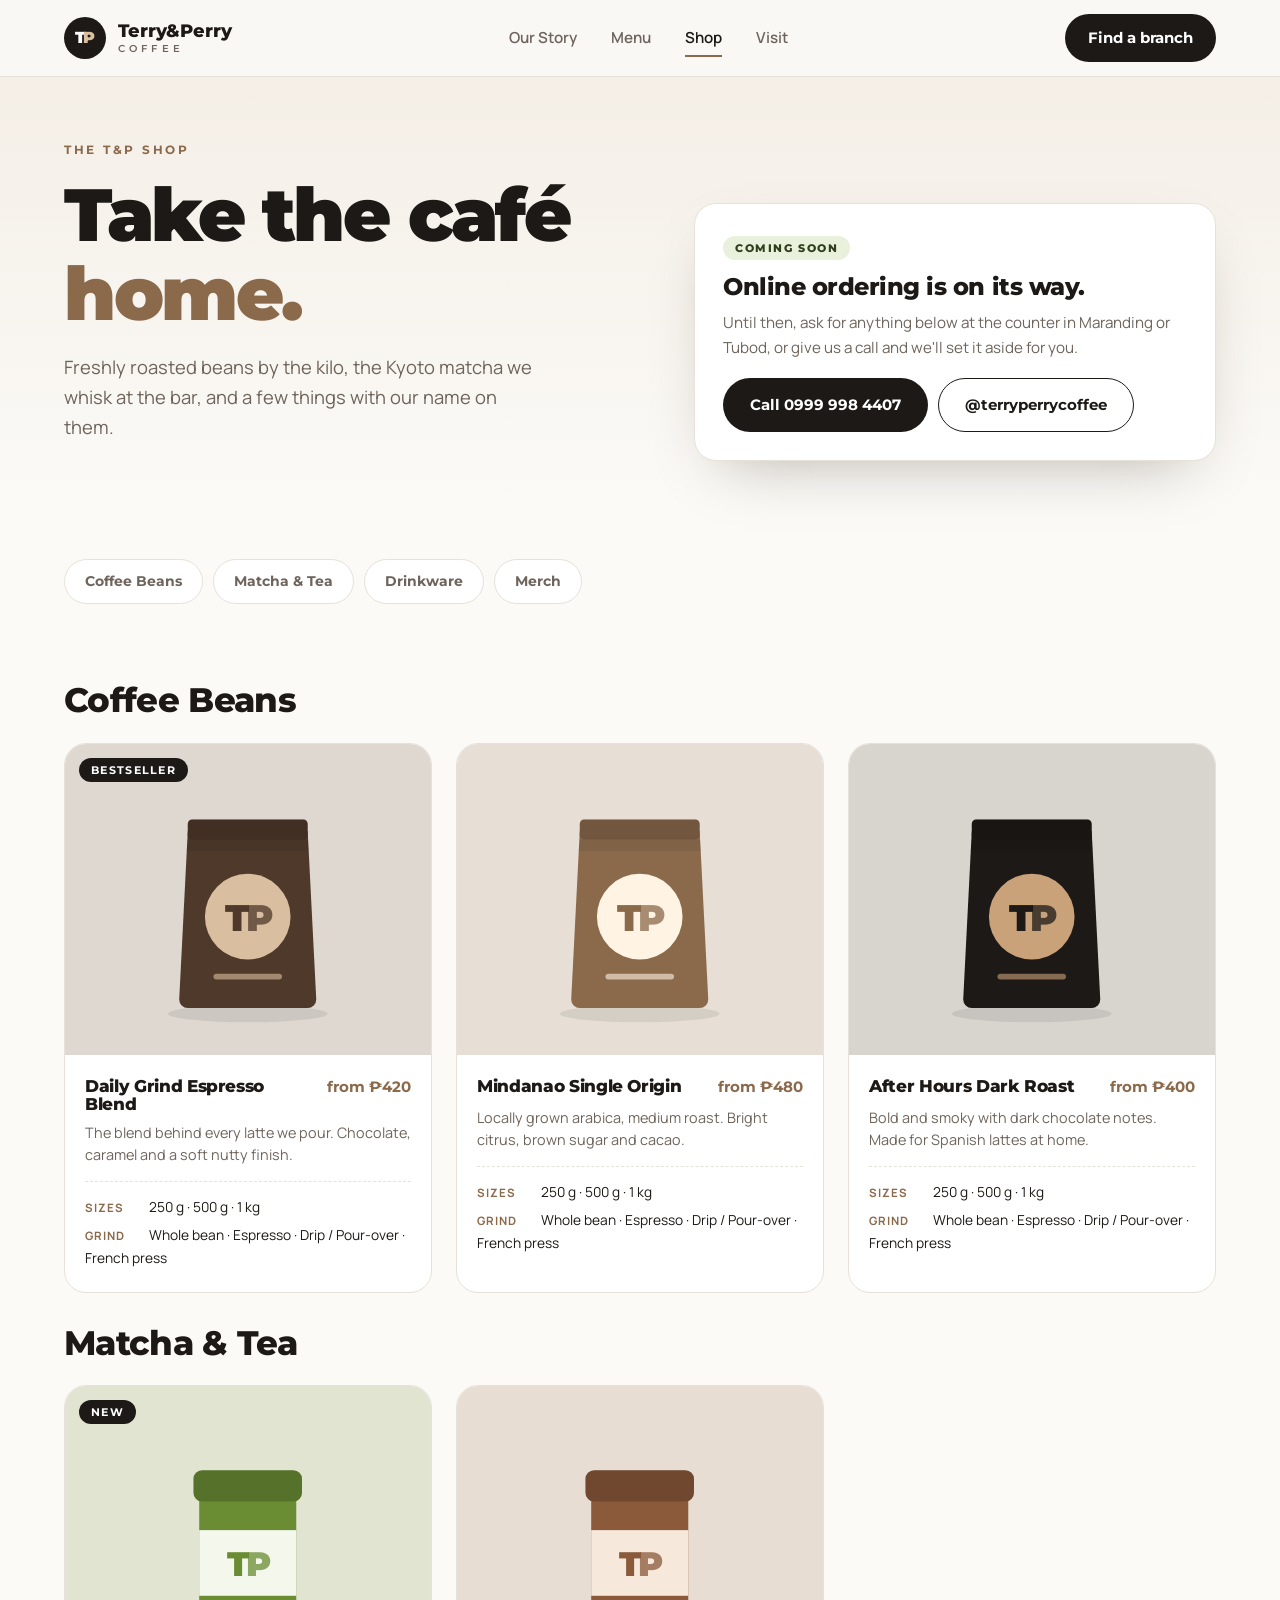
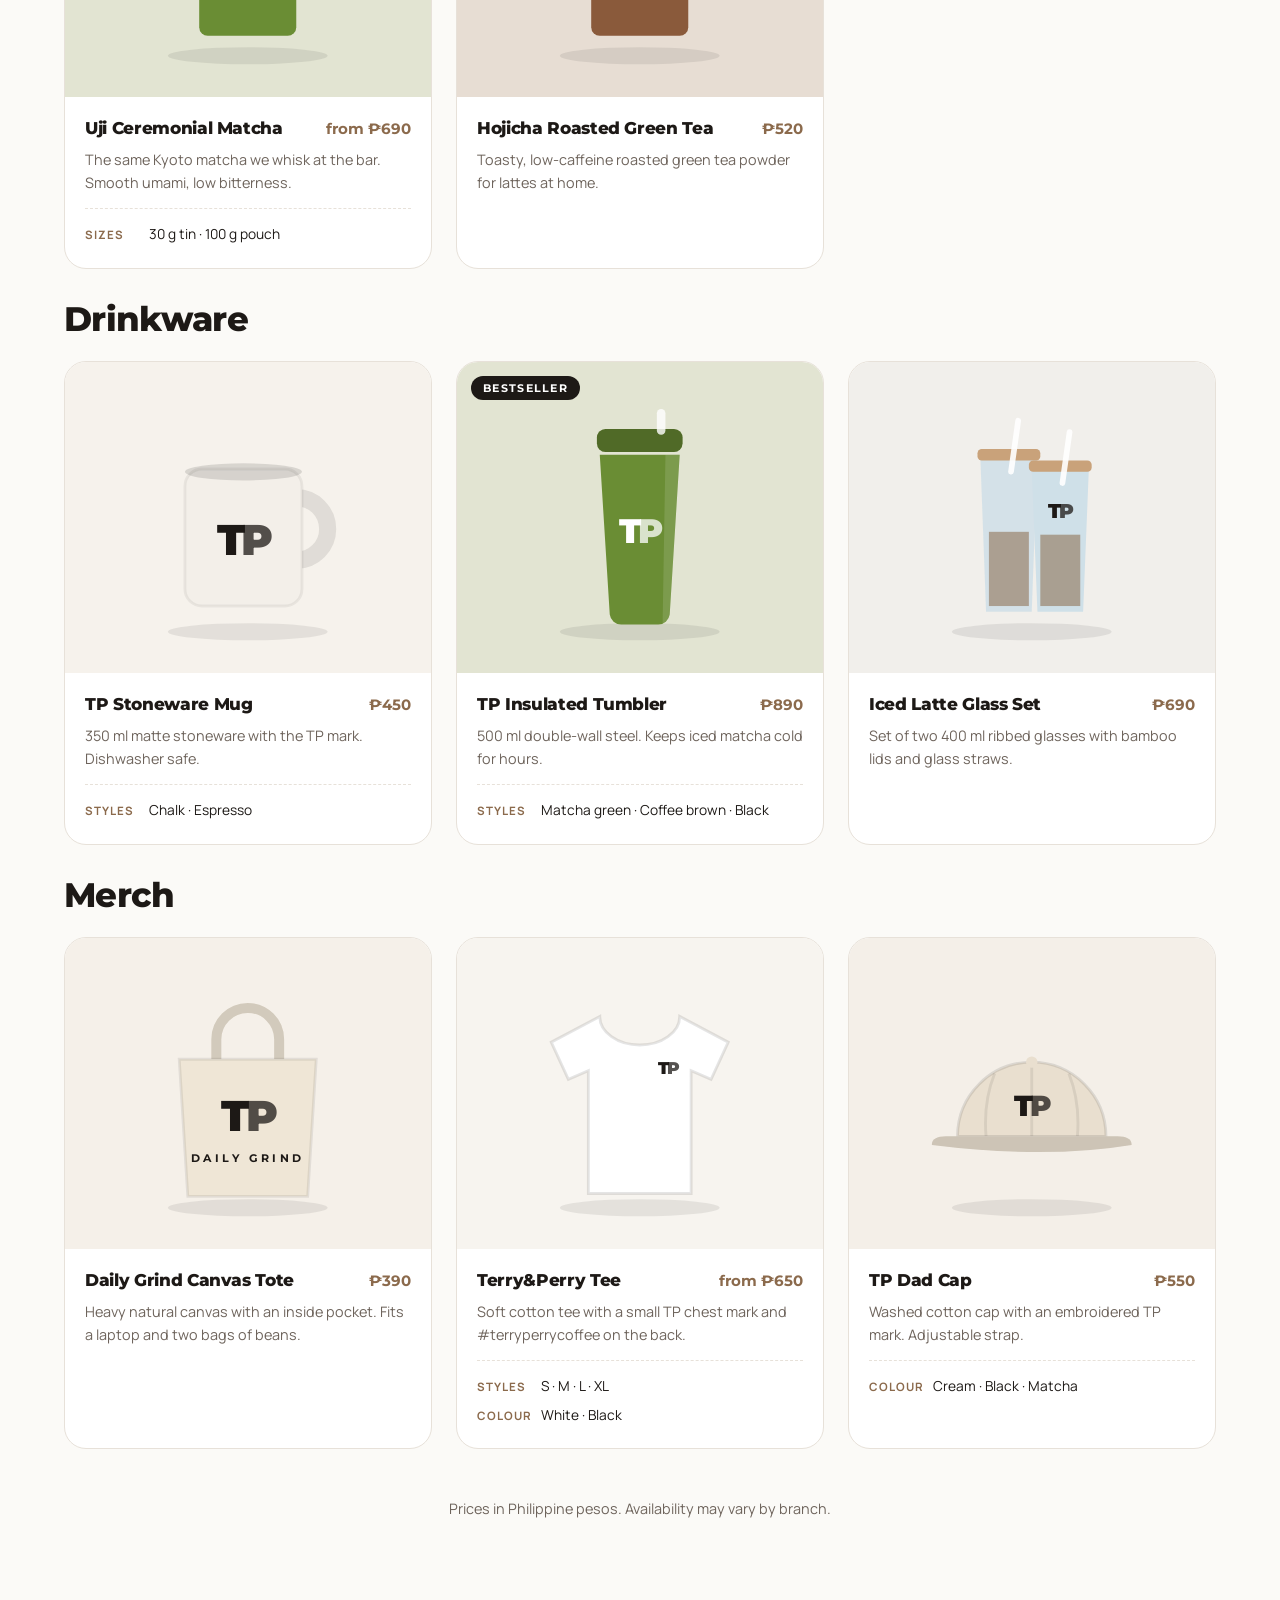
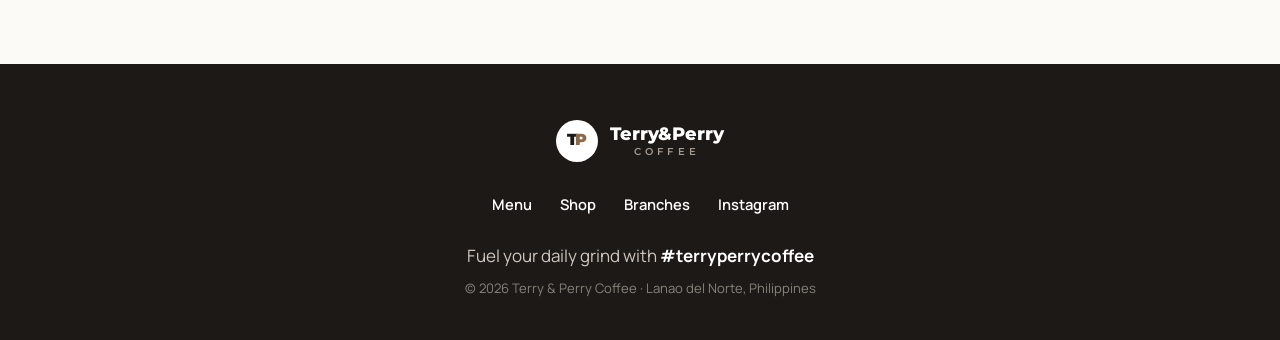
==== commit 8566dc70: "Replace interactive shop with a static demo page Vercel was blocking the shop, so shop.html is now a" ====
--- a/shop.html
+++ b/shop.html
@@ -4,16 +4,14 @@
   <meta charset="utf-8">
   <meta name="viewport" content="width=device-width, initial-scale=1">
   <title>Shop · Terry &amp; Perry Coffee</title>
-  <meta name="description" content="Order Terry & Perry coffee beans by the kilo, Kyoto matcha, mugs, tumblers and merch. Pick up at our branches or have it delivered.">
+  <meta name="description" content="Terry & Perry coffee beans by the kilo, Kyoto matcha, mugs, tumblers and merch. Online ordering coming soon.">
   <link rel="preconnect" href="https://fonts.googleapis.com">
   <link rel="preconnect" href="https://fonts.gstatic.com" crossorigin>
   <link href="https://fonts.googleapis.com/css2?family=Montserrat:wght@500;600;700;800;900&family=Manrope:wght@400;500;600;700&display=swap" rel="stylesheet">
   <link rel="stylesheet" href="styles.css">
-  <link rel="stylesheet" href="shop.css">
 </head>
-<body class="shop-page">
-
-  <!-- ============ NAV ============ -->
+<body>
+  <!-- Static demo of the shop: catalogue only, no cart or checkout. -->
   <header class="nav is-scrolled" id="nav">
     <div class="container nav__inner">
       <a href="index.html" class="brand" aria-label="Terry & Perry Coffee home">
@@ -26,15 +24,10 @@
         <a href="shop.html" aria-current="page">Shop</a>
         <a href="index.html#visit">Visit</a>
       </nav>
-      <div class="nav__right">
-        <button class="cart-btn" id="cartOpen" aria-label="Open cart" aria-controls="cart">
-          <svg viewBox="0 0 24 24" width="22" height="22" fill="none" stroke="currentColor" stroke-width="1.8" stroke-linecap="round" stroke-linejoin="round"><path d="M5 7h14l-1.2 11.2a2 2 0 0 1-2 1.8H8.2a2 2 0 0 1-2-1.8z"/><path d="M9 7V6a3 3 0 0 1 6 0v1"/></svg>
-          <span class="cart-btn__count" id="cartCount" hidden>0</span>
-        </button>
-        <button class="nav__toggle" aria-label="Open menu" aria-expanded="false" aria-controls="mobileNav">
-          <span></span><span></span>
-        </button>
-      </div>
+      <a href="index.html#visit" class="btn btn--dark nav__cta">Find a branch</a>
+      <button class="nav__toggle" aria-label="Open menu" aria-expanded="false" aria-controls="mobileNav">
+        <span></span><span></span>
+      </button>
     </div>
     <div class="mobile-nav" id="mobileNav">
       <a href="index.html#story">Our Story</a>
@@ -45,7 +38,6 @@
   </header>
 
   <main>
-    <!-- ============ SHOP HERO ============ -->
     <section class="shop-hero">
       <div class="container shop-hero__inner">
         <div>
@@ -53,120 +45,198 @@
           <h1>Take the café <em>home.</em></h1>
           <p class="lead">Freshly roasted beans by the kilo, the Kyoto matcha we whisk at the bar, and a few things with our name on them.</p>
         </div>
-        <ul class="shop-steps" aria-label="How ordering works">
-          <li><b>1</b><span><strong>Add to cart</strong>Pick your beans, grind and size.</span></li>
-          <li><b>2</b><span><strong>Send your order</strong>It goes straight to us by SMS.</span></li>
-          <li><b>3</b><span><strong>We confirm</strong>Pay by GCash, bank transfer or cash, then pick up or get it delivered.</span></li>
-        </ul>
+        <div class="shop-notice">
+          <span class="shop-notice__tag">Coming soon</span>
+          <h2>Online ordering is on its way.</h2>
+          <p>Until then, ask for anything below at the counter in Maranding or Tubod, or give us a call and we'll set it aside for you.</p>
+          <div class="shop-notice__actions">
+            <a class="btn btn--dark" href="tel:+639999984407">Call 0999 998 4407</a>
+            <a class="btn btn--ghost" href="https://www.instagram.com/terryperrycoffee/" target="_blank" rel="noopener">@terryperrycoffee</a>
+          </div>
+        </div>
       </div>
     </section>
 
-    <!-- ============ PRODUCTS ============ -->
-    <section class="section shop" id="products">
+    <div class="section shop">
       <div class="container">
-        <div class="tabs" role="tablist" aria-label="Product categories" id="shopTabs"></div>
-        <div class="product-grid" id="productGrid"></div>
+        <nav class="tabs" aria-label="Product categories">
+          <a class="tab" href="#coffee-beans">Coffee Beans</a>
+          <a class="tab" href="#matcha-tea">Matcha &amp; Tea</a>
+          <a class="tab" href="#drinkware">Drinkware</a>
+          <a class="tab" href="#merch">Merch</a>
+        </nav>
+
+      <section class="shop-cat" id="coffee-beans">
+        <h2>Coffee Beans</h2>
+        <div class="product-grid">
+          <article class="pc">
+            <div class="pc__art" style="--art-bg:#4e392a">
+              <span class="pc__badge">Bestseller</span>
+              <svg viewBox="0 0 200 200" role="img" aria-label="Daily Grind Espresso Blend" xmlns="http://www.w3.org/2000/svg"> <ellipse cx="100" cy="180" rx="56" ry="6" fill="#000" opacity=".08"/> <path d="M58 52 h84 l6 118 a6 6 0 0 1 -6 6 h-84 a6 6 0 0 1 -6 -6z" fill="#4e392a"/> <rect x="58" y="44" width="84" height="14" rx="3" fill="#4e392a"/> <rect x="58" y="44" width="84" height="14" rx="3" fill="#000" opacity=".18"/> <path d="M58 58 h84 l1 8 h-86z" fill="#000" opacity=".08"/> <circle cx="100" cy="112" r="30" fill="#d9bf9f"/> <text x="100" y="122" text-anchor="middle" font-family="Montserrat, sans-serif" font-weight="900" font-size="26" letter-spacing="-2.08" fill="#4e392a">T<tspan opacity=".75">P</tspan></text> <rect x="76" y="152" width="48" height="4" rx="2" fill="#d9bf9f" opacity=".6"/></svg>
+            </div>
+            <div class="pc__body">
+              <div class="pc__top"><h3>Daily Grind Espresso Blend</h3><span class="price">from ₱420</span></div>
+              <p class="pc__desc">The blend behind every latte we pour. Chocolate, caramel and a soft nutty finish.</p>
+              <ul class="pc__opts"><li><span>Sizes</span>250 g · 500 g · 1 kg</li><li><span>Grind</span>Whole bean · Espresso · Drip / Pour-over · French press</li></ul>
+            </div>
+          </article>
+          <article class="pc">
+            <div class="pc__art" style="--art-bg:#8b6a4c">
+              
+              <svg viewBox="0 0 200 200" role="img" aria-label="Mindanao Single Origin" xmlns="http://www.w3.org/2000/svg"> <ellipse cx="100" cy="180" rx="56" ry="6" fill="#000" opacity=".08"/> <path d="M58 52 h84 l6 118 a6 6 0 0 1 -6 6 h-84 a6 6 0 0 1 -6 -6z" fill="#8b6a4c"/> <rect x="58" y="44" width="84" height="14" rx="3" fill="#8b6a4c"/> <rect x="58" y="44" width="84" height="14" rx="3" fill="#000" opacity=".18"/> <path d="M58 58 h84 l1 8 h-86z" fill="#000" opacity=".08"/> <circle cx="100" cy="112" r="30" fill="#fff3e3"/> <text x="100" y="122" text-anchor="middle" font-family="Montserrat, sans-serif" font-weight="900" font-size="26" letter-spacing="-2.08" fill="#8b6a4c">T<tspan opacity=".75">P</tspan></text> <rect x="76" y="152" width="48" height="4" rx="2" fill="#fff3e3" opacity=".6"/></svg>
+            </div>
+            <div class="pc__body">
+              <div class="pc__top"><h3>Mindanao Single Origin</h3><span class="price">from ₱480</span></div>
+              <p class="pc__desc">Locally grown arabica, medium roast. Bright citrus, brown sugar and cacao.</p>
+              <ul class="pc__opts"><li><span>Sizes</span>250 g · 500 g · 1 kg</li><li><span>Grind</span>Whole bean · Espresso · Drip / Pour-over · French press</li></ul>
+            </div>
+          </article>
+          <article class="pc">
+            <div class="pc__art" style="--art-bg:#1d1916">
+              
+              <svg viewBox="0 0 200 200" role="img" aria-label="After Hours Dark Roast" xmlns="http://www.w3.org/2000/svg"> <ellipse cx="100" cy="180" rx="56" ry="6" fill="#000" opacity=".08"/> <path d="M58 52 h84 l6 118 a6 6 0 0 1 -6 6 h-84 a6 6 0 0 1 -6 -6z" fill="#1d1916"/> <rect x="58" y="44" width="84" height="14" rx="3" fill="#1d1916"/> <rect x="58" y="44" width="84" height="14" rx="3" fill="#000" opacity=".18"/> <path d="M58 58 h84 l1 8 h-86z" fill="#000" opacity=".08"/> <circle cx="100" cy="112" r="30" fill="#c9a27a"/> <text x="100" y="122" text-anchor="middle" font-family="Montserrat, sans-serif" font-weight="900" font-size="26" letter-spacing="-2.08" fill="#1d1916">T<tspan opacity=".75">P</tspan></text> <rect x="76" y="152" width="48" height="4" rx="2" fill="#c9a27a" opacity=".6"/></svg>
+            </div>
+            <div class="pc__body">
+              <div class="pc__top"><h3>After Hours Dark Roast</h3><span class="price">from ₱400</span></div>
+              <p class="pc__desc">Bold and smoky with dark chocolate notes. Made for Spanish lattes at home.</p>
+              <ul class="pc__opts"><li><span>Sizes</span>250 g · 500 g · 1 kg</li><li><span>Grind</span>Whole bean · Espresso · Drip / Pour-over · French press</li></ul>
+            </div>
+          </article>
+        </div>
+      </section>
+
+      <section class="shop-cat" id="matcha-tea">
+        <h2>Matcha &amp; Tea</h2>
+        <div class="product-grid">
+          <article class="pc">
+            <div class="pc__art" style="--art-bg:#6a8d34">
+              <span class="pc__badge">New</span>
+              <svg viewBox="0 0 200 200" role="img" aria-label="Uji Ceremonial Matcha" xmlns="http://www.w3.org/2000/svg"> <ellipse cx="100" cy="180" rx="56" ry="6" fill="#000" opacity=".08"/> <rect x="66" y="62" width="68" height="104" rx="6" fill="#6a8d34"/> <rect x="62" y="50" width="76" height="22" rx="6" fill="#6a8d34"/> <rect x="62" y="50" width="76" height="22" rx="6" fill="#000" opacity=".2"/> <rect x="66" y="92" width="68" height="46" fill="#f4f7ec"/> <text x="100" y="124" text-anchor="middle" font-family="Montserrat, sans-serif" font-weight="900" font-size="24" letter-spacing="-1.92" fill="#6a8d34">T<tspan opacity=".75">P</tspan></text></svg>
+            </div>
+            <div class="pc__body">
+              <div class="pc__top"><h3>Uji Ceremonial Matcha</h3><span class="price">from ₱690</span></div>
+              <p class="pc__desc">The same Kyoto matcha we whisk at the bar. Smooth umami, low bitterness.</p>
+              <ul class="pc__opts"><li><span>Sizes</span>30 g tin · 100 g pouch</li></ul>
+            </div>
+          </article>
+          <article class="pc">
+            <div class="pc__art" style="--art-bg:#8a5a3b">
+              
+              <svg viewBox="0 0 200 200" role="img" aria-label="Hojicha Roasted Green Tea" xmlns="http://www.w3.org/2000/svg"> <ellipse cx="100" cy="180" rx="56" ry="6" fill="#000" opacity=".08"/> <rect x="66" y="62" width="68" height="104" rx="6" fill="#8a5a3b"/> <rect x="62" y="50" width="76" height="22" rx="6" fill="#8a5a3b"/> <rect x="62" y="50" width="76" height="22" rx="6" fill="#000" opacity=".2"/> <rect x="66" y="92" width="68" height="46" fill="#f6e9dc"/> <text x="100" y="124" text-anchor="middle" font-family="Montserrat, sans-serif" font-weight="900" font-size="24" letter-spacing="-1.92" fill="#8a5a3b">T<tspan opacity=".75">P</tspan></text></svg>
+            </div>
+            <div class="pc__body">
+              <div class="pc__top"><h3>Hojicha Roasted Green Tea</h3><span class="price">₱520</span></div>
+              <p class="pc__desc">Toasty, low-caffeine roasted green tea powder for lattes at home.</p>
+              
+            </div>
+          </article>
+        </div>
+      </section>
+
+      <section class="shop-cat" id="drinkware">
+        <h2>Drinkware</h2>
+        <div class="product-grid">
+          <article class="pc">
+            <div class="pc__art" style="--art-bg:#f3efe9">
+              
+              <svg viewBox="0 0 200 200" role="img" aria-label="TP Stoneware Mug" xmlns="http://www.w3.org/2000/svg"> <ellipse cx="100" cy="180" rx="56" ry="6" fill="#000" opacity=".08"/> <path d="M134 86 a22 22 0 0 1 0 44" fill="none" stroke="#f3efe9" stroke-width="12"/> <path d="M134 86 a22 22 0 0 1 0 44" fill="none" stroke="#000" stroke-opacity=".08" stroke-width="12"/> <rect x="56" y="66" width="82" height="96" rx="12" fill="#f3efe9"/> <rect x="56" y="66" width="82" height="96" rx="12" fill="none" stroke="#000" stroke-opacity=".06" stroke-width="2"/> <ellipse cx="97" cy="68" rx="41" ry="6" fill="#000" opacity=".12"/> <text x="97" y="126" text-anchor="middle" font-family="Montserrat, sans-serif" font-weight="900" font-size="30" letter-spacing="-2.4" fill="#1d1916">T<tspan opacity=".75">P</tspan></text></svg>
+            </div>
+            <div class="pc__body">
+              <div class="pc__top"><h3>TP Stoneware Mug</h3><span class="price">₱450</span></div>
+              <p class="pc__desc">350 ml matte stoneware with the TP mark. Dishwasher safe.</p>
+              <ul class="pc__opts"><li><span>Styles</span>Chalk · Espresso</li></ul>
+            </div>
+          </article>
+          <article class="pc">
+            <div class="pc__art" style="--art-bg:#6a8d34">
+              <span class="pc__badge">Bestseller</span>
+              <svg viewBox="0 0 200 200" role="img" aria-label="TP Insulated Tumbler" xmlns="http://www.w3.org/2000/svg"> <ellipse cx="100" cy="180" rx="56" ry="6" fill="#000" opacity=".08"/> <rect x="70" y="38" width="60" height="16" rx="6" fill="#6a8d34"/> <rect x="70" y="38" width="60" height="16" rx="6" fill="#000" opacity=".25"/> <rect x="112" y="24" width="6" height="18" rx="3" fill="#ffffff" opacity=".8"/> <path d="M72 56 h56 l-7 112 a8 8 0 0 1 -8 7 h-26 a8 8 0 0 1 -8 -7z" fill="#6a8d34"/> <path d="M118 56 h10 l-7 112 a8 8 0 0 1 -5 7z" fill="#fff" opacity=".12"/> <text x="100" y="118" text-anchor="middle" font-family="Montserrat, sans-serif" font-weight="900" font-size="24" letter-spacing="-1.92" fill="#ffffff">T<tspan opacity=".75">P</tspan></text></svg>
+            </div>
+            <div class="pc__body">
+              <div class="pc__top"><h3>TP Insulated Tumbler</h3><span class="price">₱890</span></div>
+              <p class="pc__desc">500 ml double-wall steel. Keeps iced matcha cold for hours.</p>
+              <ul class="pc__opts"><li><span>Styles</span>Matcha green · Coffee brown · Black</li></ul>
+            </div>
+          </article>
+          <article class="pc">
+            <div class="pc__art" style="--art-bg:#cfe0e8">
+              
+              <svg viewBox="0 0 200 200" role="img" aria-label="Iced Latte Glass Set" xmlns="http://www.w3.org/2000/svg"> <ellipse cx="100" cy="180" rx="56" ry="6" fill="#000" opacity=".08"/> <path d="M64 58 h40 l-4 108 h-32z" fill="#cfe0e8" opacity=".85"/> <path d="M100 66 h40 l-4 100 h-32z" fill="#cfe0e8"/> <rect x="62" y="52" width="44" height="8" rx="3" fill="#c9a27a"/> <rect x="98" y="60" width="44" height="8" rx="3" fill="#c9a27a"/> <rect x="86" y="30" width="4" height="40" rx="2" fill="#fff" opacity=".9" transform="rotate(8 88 50)"/> <rect x="122" y="38" width="4" height="40" rx="2" fill="#fff" opacity=".9" transform="rotate(8 124 58)"/> <rect x="70" y="110" width="28" height="52" fill="#8b6a4c" opacity=".55"/> <rect x="106" y="112" width="28" height="50" fill="#8b6a4c" opacity=".55"/> <text x="120" y="100" text-anchor="middle" font-family="Montserrat, sans-serif" font-weight="900" font-size="14" letter-spacing="-1.12" fill="#1d1916">T<tspan opacity=".75">P</tspan></text></svg>
+            </div>
+            <div class="pc__body">
+              <div class="pc__top"><h3>Iced Latte Glass Set</h3><span class="price">₱690</span></div>
+              <p class="pc__desc">Set of two 400 ml ribbed glasses with bamboo lids and glass straws.</p>
+              
+            </div>
+          </article>
+        </div>
+      </section>
+
+      <section class="shop-cat" id="merch">
+        <h2>Merch</h2>
+        <div class="product-grid">
+          <article class="pc">
+            <div class="pc__art" style="--art-bg:#efe6d6">
+              
+              <svg viewBox="0 0 200 200" role="img" aria-label="Daily Grind Canvas Tote" xmlns="http://www.w3.org/2000/svg"> <ellipse cx="100" cy="180" rx="56" ry="6" fill="#000" opacity=".08"/> <path d="M78 76 v-14 a22 22 0 0 1 44 0 v14" fill="none" stroke="#efe6d6" stroke-width="7"/> <path d="M78 76 v-14 a22 22 0 0 1 44 0 v14" fill="none" stroke="#000" stroke-opacity=".12" stroke-width="7"/> <path d="M52 76 h96 l-6 96 h-84z" fill="#efe6d6"/> <path d="M52 76 h96 l-6 96 h-84z" fill="none" stroke="#000" stroke-opacity=".08" stroke-width="2"/> <text x="100" y="126" text-anchor="middle" font-family="Montserrat, sans-serif" font-weight="900" font-size="30" letter-spacing="-2.4" fill="#1d1916">T<tspan opacity=".75">P</tspan></text> <text x="100" y="148" text-anchor="middle" font-family="Montserrat, sans-serif" font-weight="700" font-size="8" letter-spacing="2.5" fill="#1d1916">DAILY GRIND</text></svg>
+            </div>
+            <div class="pc__body">
+              <div class="pc__top"><h3>Daily Grind Canvas Tote</h3><span class="price">₱390</span></div>
+              <p class="pc__desc">Heavy natural canvas with an inside pocket. Fits a laptop and two bags of beans.</p>
+              
+            </div>
+          </article>
+          <article class="pc">
+            <div class="pc__art" style="--art-bg:#ffffff">
+              
+              <svg viewBox="0 0 200 200" role="img" aria-label="Terry&Perry Tee" xmlns="http://www.w3.org/2000/svg"> <ellipse cx="100" cy="180" rx="56" ry="6" fill="#000" opacity=".08"/> <path d="M72 46 l-34 18 l12 26 l14 -6 v86 h72 v-86 l14 6 l12 -26 l-34 -18 a14 10 0 0 1 -56 0z" fill="#ffffff"/> <path d="M72 46 l-34 18 l12 26 l14 -6 v86 h72 v-86 l14 6 l12 -26 l-34 -18 a14 10 0 0 1 -56 0z" fill="none" stroke="#000" stroke-opacity=".1" stroke-width="2"/> <text x="120" y="86" text-anchor="middle" font-family="Montserrat, sans-serif" font-weight="900" font-size="12" letter-spacing="-0.96" fill="#1d1916">T<tspan opacity=".75">P</tspan></text></svg>
+            </div>
+            <div class="pc__body">
+              <div class="pc__top"><h3>Terry&amp;Perry Tee</h3><span class="price">from ₱650</span></div>
+              <p class="pc__desc">Soft cotton tee with a small TP chest mark and #terryperrycoffee on the back.</p>
+              <ul class="pc__opts"><li><span>Styles</span>S · M · L · XL</li><li><span>Colour</span>White · Black</li></ul>
+            </div>
+          </article>
+          <article class="pc">
+            <div class="pc__art" style="--art-bg:#e9dfcf">
+              
+              <svg viewBox="0 0 200 200" role="img" aria-label="TP Dad Cap" xmlns="http://www.w3.org/2000/svg"> <ellipse cx="100" cy="180" rx="56" ry="6" fill="#000" opacity=".08"/> <path d="M48 130 a52 52 0 0 1 104 0z" fill="#e9dfcf"/> <path d="M48 130 a52 52 0 0 1 104 0z" fill="none" stroke="#000" stroke-opacity=".1" stroke-width="2"/> <path d="M100 78 v52 M74 86 q-8 20 -6 44 M126 86 q8 20 6 44" stroke="#000" stroke-opacity=".08" stroke-width="2" fill="none"/> <circle cx="100" cy="78" r="4" fill="#e9dfcf"/> <path d="M40 130 h120 q10 0 10 6 q-60 10 -140 0 q0 -6 10 -6z" fill="#e9dfcf"/> <path d="M40 130 h120 q10 0 10 6 q-60 10 -140 0 q0 -6 10 -6z" fill="#000" opacity=".12"/> <text x="100" y="116" text-anchor="middle" font-family="Montserrat, sans-serif" font-weight="900" font-size="20" letter-spacing="-1.6" fill="#1d1916">T<tspan opacity=".75">P</tspan></text></svg>
+            </div>
+            <div class="pc__body">
+              <div class="pc__top"><h3>TP Dad Cap</h3><span class="price">₱550</span></div>
+              <p class="pc__desc">Washed cotton cap with an embroidered TP mark. Adjustable strap.</p>
+              <ul class="pc__opts"><li><span>Colour</span>Cream · Black · Matcha</li></ul>
+            </div>
+          </article>
+        </div>
+      </section>
+        <p class="shop-fine">Prices in Philippine pesos. Availability may vary by branch.</p>
       </div>
-    </section>
+    </div>
   </main>
 
-  <!-- ============ CART DRAWER ============ -->
-  <div class="drawer-overlay" id="cartOverlay" hidden></div>
-  <aside class="drawer" id="cart" aria-label="Shopping cart" aria-hidden="true">
-    <div class="drawer__head">
-      <h2 id="drawerTitle">Your cart</h2>
-      <button class="drawer__close" id="cartClose" aria-label="Close cart">×</button>
-    </div>
-
-    <!-- step 1: cart -->
-    <div class="drawer__step" data-step="cart">
-      <div class="drawer__body" id="cartItems"></div>
-      <div class="drawer__foot">
-        <div class="total-row"><span>Subtotal</span><strong id="cartSubtotal">₱0</strong></div>
-        <p class="drawer__fine">Delivery fee, if any, is confirmed by SMS with your order.</p>
-        <button class="btn btn--dark btn--block" id="toCheckout" disabled>Checkout</button>
-      </div>
-    </div>
-
-    <!-- step 2: checkout form -->
-    <form class="drawer__step" data-step="checkout" id="checkoutForm" hidden novalidate>
-      <div class="drawer__body">
-        <fieldset class="field-group">
-          <legend>How do you want it?</legend>
-          <div class="choice-row">
-            <label class="choice"><input type="radio" name="fulfillment" value="pickup" checked><span>Pick up</span></label>
-            <label class="choice"><input type="radio" name="fulfillment" value="delivery"><span>Delivery</span></label>
-          </div>
-          <label class="field" data-show="pickup">
-            <span>Pick-up branch</span>
-            <select name="branch" id="branchSelect"></select>
-          </label>
-          <label class="field" data-show="delivery" hidden>
-            <span>Delivery address</span>
-            <textarea name="address" rows="2" placeholder="House no., street, barangay, town"></textarea>
-          </label>
-        </fieldset>
-
-        <fieldset class="field-group">
-          <legend>Your details</legend>
-          <label class="field"><span>Full name</span><input name="name" autocomplete="name" required></label>
-          <label class="field"><span>Mobile number</span><input name="phone" type="tel" autocomplete="tel" placeholder="09XX XXX XXXX" required></label>
-        </fieldset>
-
-        <fieldset class="field-group">
-          <legend>Payment</legend>
-          <div class="choice-col">
-            <label class="choice"><input type="radio" name="payment" value="GCash" checked><span>GCash</span></label>
-            <label class="choice"><input type="radio" name="payment" value="Bank transfer"><span>Bank transfer</span></label>
-            <label class="choice"><input type="radio" name="payment" value="Cash on pick-up / delivery"><span>Cash on pick-up / delivery</span></label>
-          </div>
-          <p class="drawer__fine">No payment is taken on this site. We'll text you the payment details once we confirm your order.</p>
-        </fieldset>
-
-        <label class="field"><span>Notes <em>(optional)</em></span><textarea name="notes" rows="2" placeholder="e.g. preferred pick-up time"></textarea></label>
-        <p class="form-error" id="formError" role="alert" hidden></p>
-      </div>
-      <div class="drawer__foot">
-        <div class="total-row"><span>Subtotal</span><strong id="checkoutSubtotal">₱0</strong></div>
-        <div class="foot-actions">
-          <button type="button" class="btn btn--ghost" id="backToCart">Back</button>
-          <button type="submit" class="btn btn--dark btn--grow">Review order</button>
-        </div>
-      </div>
-    </form>
-
-    <!-- step 3: send -->
-    <div class="drawer__step" data-step="done" hidden>
-      <div class="drawer__body">
-        <div class="done-badge">✓</div>
-        <h3 class="done-title">Almost there!</h3>
-        <p class="done-text">Tap <strong>Send order by SMS</strong> so it reaches us. We'll reply to confirm stock, delivery fee and payment details.</p>
-        <pre class="order-summary" id="orderSummary"></pre>
-      </div>
-      <div class="drawer__foot drawer__foot--stack">
-        <a class="btn btn--dark btn--block" id="smsLink" href="#">Send order by SMS</a>
-        <button type="button" class="btn btn--ghost btn--block" id="copyOrder">Copy order text</button>
-        <p class="drawer__fine">On a computer? Copy the order and send it to <a id="phoneLink" href="#"></a> or message us on Facebook or Instagram.</p>
-        <button type="button" class="link-btn" id="newOrder">Start a new order</button>
-      </div>
-    </div>
-  </aside>
-
-  <div class="toast" id="toast" role="status" aria-live="polite"></div>
-
-  <!-- ============ FOOTER ============ -->
   <footer class="footer">
     <div class="container footer__inner">
       <div class="brand brand--footer">
         <span class="brand__mark" aria-hidden="true">T<span>P</span></span>
         <span class="brand__name">Terry&amp;Perry<small>Coffee</small></span>
       </div>
+      <nav class="footer__links" aria-label="Footer">
+        <a href="index.html#menu">Menu</a>
+        <a href="shop.html">Shop</a>
+        <a href="index.html#visit">Branches</a>
+        <a href="https://www.instagram.com/terryperrycoffee/" target="_blank" rel="noopener">Instagram</a>
+      </nav>
       <p class="footer__tag">Fuel your daily grind with <strong>#terryperrycoffee</strong></p>
-      <p class="footer__copy">© <span id="year"></span> Terry &amp; Perry Coffee · Lanao del Norte, Philippines</p>
+      <p class="footer__copy">© 2026 Terry &amp; Perry Coffee · Lanao del Norte, Philippines</p>
     </div>
   </footer>
 
-  <script src="shop-data.js"></script>
-  <script src="shop.js"></script>
+  <script>
+    // Mobile menu toggle only.
+    const nav = document.getElementById("nav");
+    const toggle = nav.querySelector(".nav__toggle");
+    toggle.addEventListener("click", () => toggle.setAttribute("aria-expanded", String(nav.classList.toggle("is-open"))));
+  </script>
 </body>
 </html>
--- a/styles.css
+++ b/styles.css
@@ -283,6 +283,10 @@
 .brand--footer .brand__mark span { color: var(--brown); }
 .brand--footer .brand__name { color: #fff; }
 .brand--footer .brand__name small { color: #a59a90; }
+.footer__links { display: flex; flex-wrap: wrap; justify-content: center; gap: 8px 28px; margin-top: 22px; }
+.footer__links a { color: #fff; text-decoration: none; font-weight: 600; font-size: .92rem; }
+.footer__links a:hover { color: #d9bf9f; }
+.mobile-nav a.mobile-nav__shop { color: var(--brown); border-bottom: 0; }
 .footer__tag { margin: 18px 0 0; }
 .footer__tag strong { color: #fff; }
 .footer__copy { font-size: .82rem; opacity: .6; margin: 0; }
@@ -330,3 +334,67 @@
   .hero__float--b { right: 0; }
   .rating-band__inner { flex-direction: column; align-items: flex-start; }
 }
+
+/* ============ Shop (static demo page + homepage teaser) ============ */
+.nav__links a[aria-current="page"] { color: var(--ink); }
+.nav__links a[aria-current="page"]::after { width: 100%; }
+a.tab { text-decoration: none; }
+
+.shop-hero { padding: 140px 0 40px; background: linear-gradient(180deg, #f3ece3 0%, var(--bg) 100%); }
+.shop-hero__inner { display: grid; grid-template-columns: 1.1fr 1fr; gap: 56px; align-items: end; }
+.shop-hero h1 { font-size: clamp(2.6rem, 6vw, 4.6rem); font-weight: 900; letter-spacing: -0.04em; margin-bottom: 18px; }
+.shop-hero h1 em { font-style: normal; color: var(--brown); }
+.shop-notice { background: var(--surface); border: 1px solid var(--line); border-radius: var(--radius); padding: 28px; box-shadow: var(--shadow); }
+.shop-notice__tag {
+  display: inline-block; padding: 5px 12px; border-radius: 999px; background: var(--matcha-soft); color: var(--matcha-deep);
+  font: 800 .7rem var(--font-display); letter-spacing: .14em; text-transform: uppercase; margin-bottom: 14px;
+}
+.shop-notice h2 { font-size: 1.5rem; margin-bottom: 10px; }
+.shop-notice p { color: var(--muted); font-size: .95rem; }
+.shop-notice__actions { display: flex; flex-wrap: wrap; gap: 10px; margin-top: 18px; }
+
+.shop { padding-top: 48px; }
+.shop .tabs { position: sticky; top: 84px; z-index: 5; padding: 10px 0; background: var(--bg); }
+.shop-cat { padding-top: 32px; scroll-margin-top: 150px; }
+.shop-cat h2 { font-size: clamp(1.6rem, 3vw, 2.1rem); margin-bottom: 24px; }
+.shop-fine { color: var(--muted); font-size: .9rem; text-align: center; margin-top: 48px; }
+
+.product-grid { display: grid; grid-template-columns: repeat(auto-fill, minmax(300px, 1fr)); gap: 24px; }
+.pc { display: flex; flex-direction: column; background: var(--surface); border: 1px solid var(--line); border-radius: var(--radius); overflow: hidden; transition: transform .3s, box-shadow .3s; }
+.pc:hover { transform: translateY(-4px); box-shadow: var(--shadow); }
+.pc__art, .feat__art { position: relative; display: grid; place-items: center; background: color-mix(in srgb, var(--art-bg) 14%, #f6f2ec); }
+.pc__art { aspect-ratio: 1 / .85; }
+.pc__art svg { width: 78%; height: 100%; transition: transform .5s ease; }
+.pc:hover .pc__art svg { transform: scale(1.05) rotate(-2deg); }
+.pc__badge {
+  position: absolute; top: 14px; left: 14px; padding: 5px 12px; border-radius: 999px; background: var(--ink); color: #fff;
+  font: 700 .68rem var(--font-display); letter-spacing: .12em; text-transform: uppercase;
+}
+.pc__body { padding: 20px 20px 22px; }
+.pc__top { display: flex; justify-content: space-between; align-items: baseline; gap: 10px; }
+.pc__top h3 { font-size: 1.08rem; font-weight: 800; }
+.pc__desc { color: var(--muted); font-size: .9rem; line-height: 1.55; margin: 8px 0 0; }
+.pc__opts { list-style: none; padding: 14px 0 0; margin: 14px 0 0; border-top: 1px dashed var(--line); display: grid; gap: 6px; font-size: .86rem; }
+.pc__opts span { display: inline-block; min-width: 64px; font-weight: 700; font-size: .72rem; letter-spacing: .08em; text-transform: uppercase; color: var(--brown); }
+
+.feat-grid { display: grid; grid-template-columns: repeat(4, 1fr); gap: 20px; }
+.feat { display: block; text-decoration: none; background: var(--surface); border-radius: var(--radius); overflow: hidden; border: 1px solid var(--line); transition: transform .3s, box-shadow .3s; }
+.feat:hover { transform: translateY(-4px); box-shadow: var(--shadow); }
+.feat__art { aspect-ratio: 1; }
+.feat__art svg { width: 76%; }
+.feat__body { padding: 16px 18px 20px; }
+.feat__body h3 { font-size: 1rem; font-weight: 800; margin-bottom: 4px; }
+.shop-teaser__foot { display: flex; justify-content: center; margin-top: 36px; }
+
+@media (max-width: 1080px) { .feat-grid { grid-template-columns: repeat(2, 1fr); } }
+@media (max-width: 900px) {
+  .shop-hero { padding-top: 110px; }
+  .shop-hero__inner { grid-template-columns: 1fr; gap: 32px; }
+  .shop .tabs { top: 76px; flex-wrap: nowrap; overflow-x: auto; }
+  .shop .tabs .tab { flex: none; }
+}
+@media (max-width: 640px) {
+  .product-grid { grid-template-columns: 1fr; }
+  .feat-grid { gap: 12px; }
+  .feat__body { padding: 12px 14px 16px; }
+}
